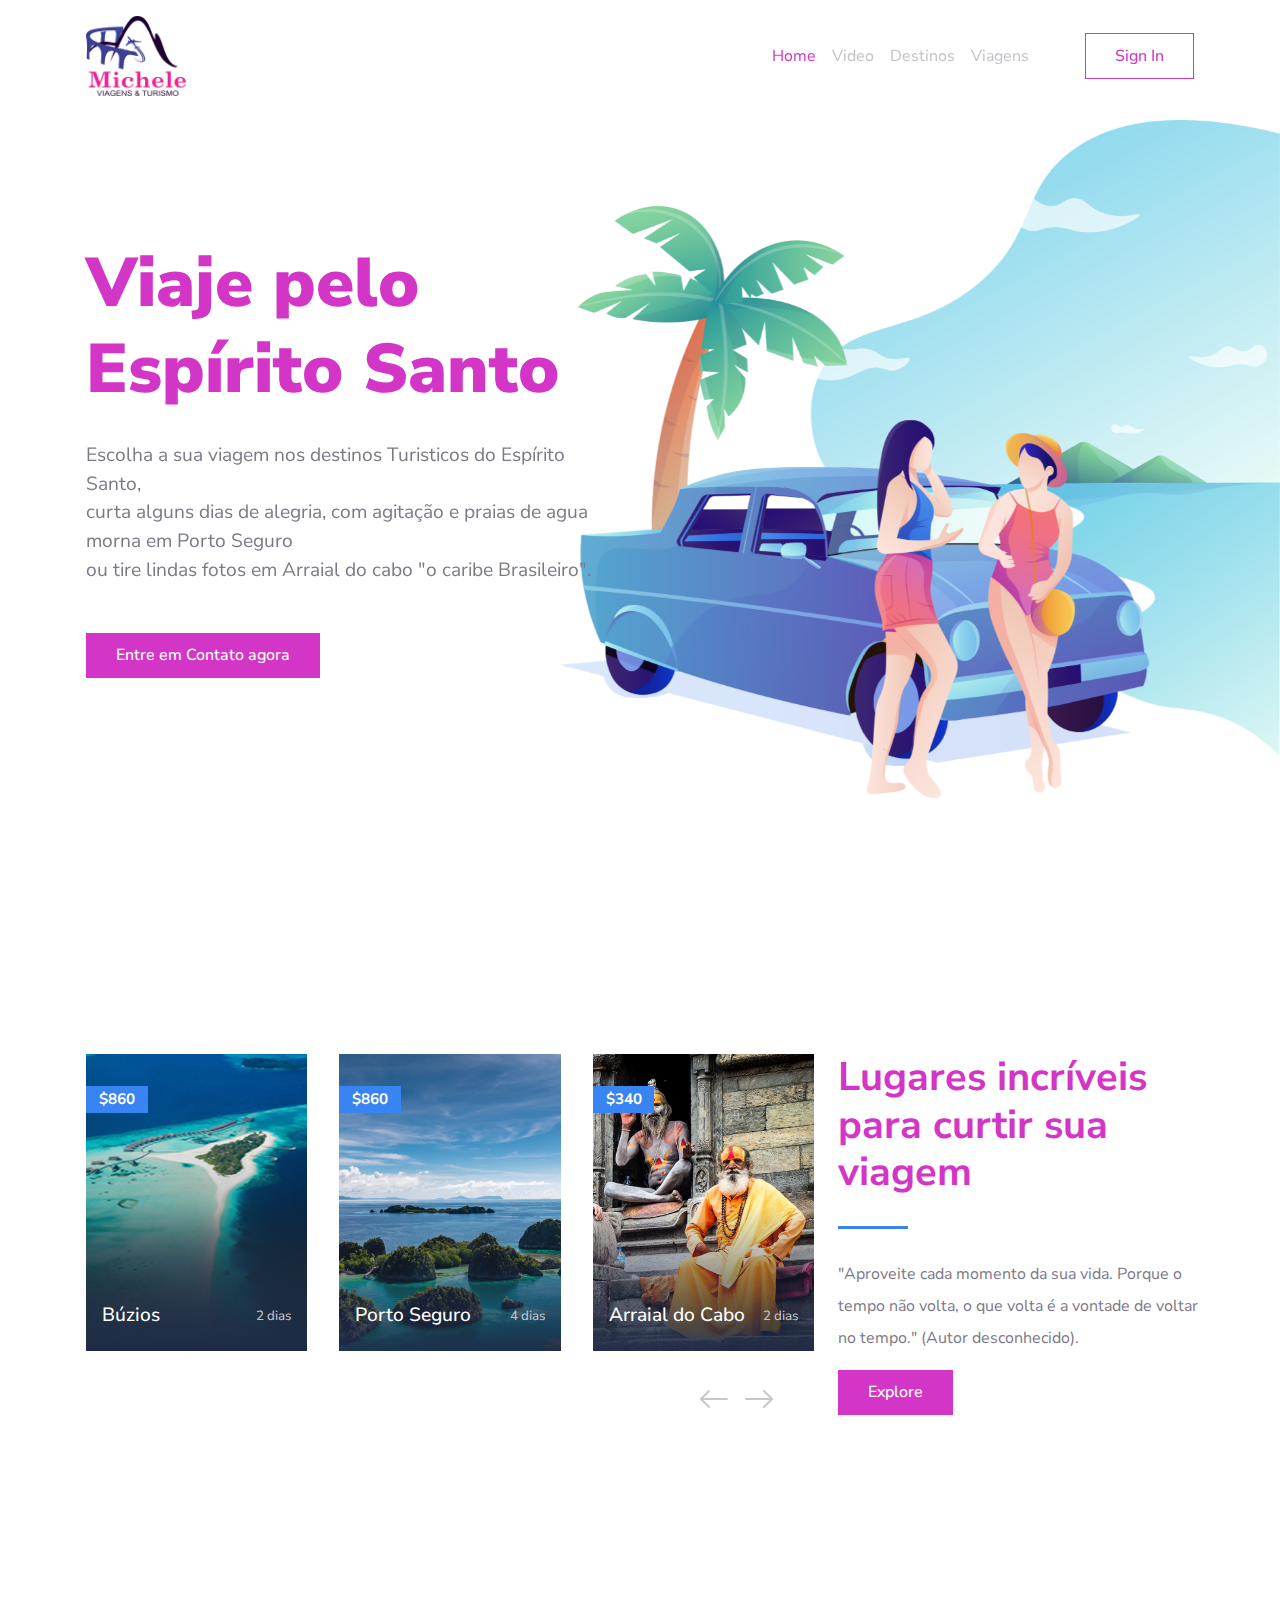
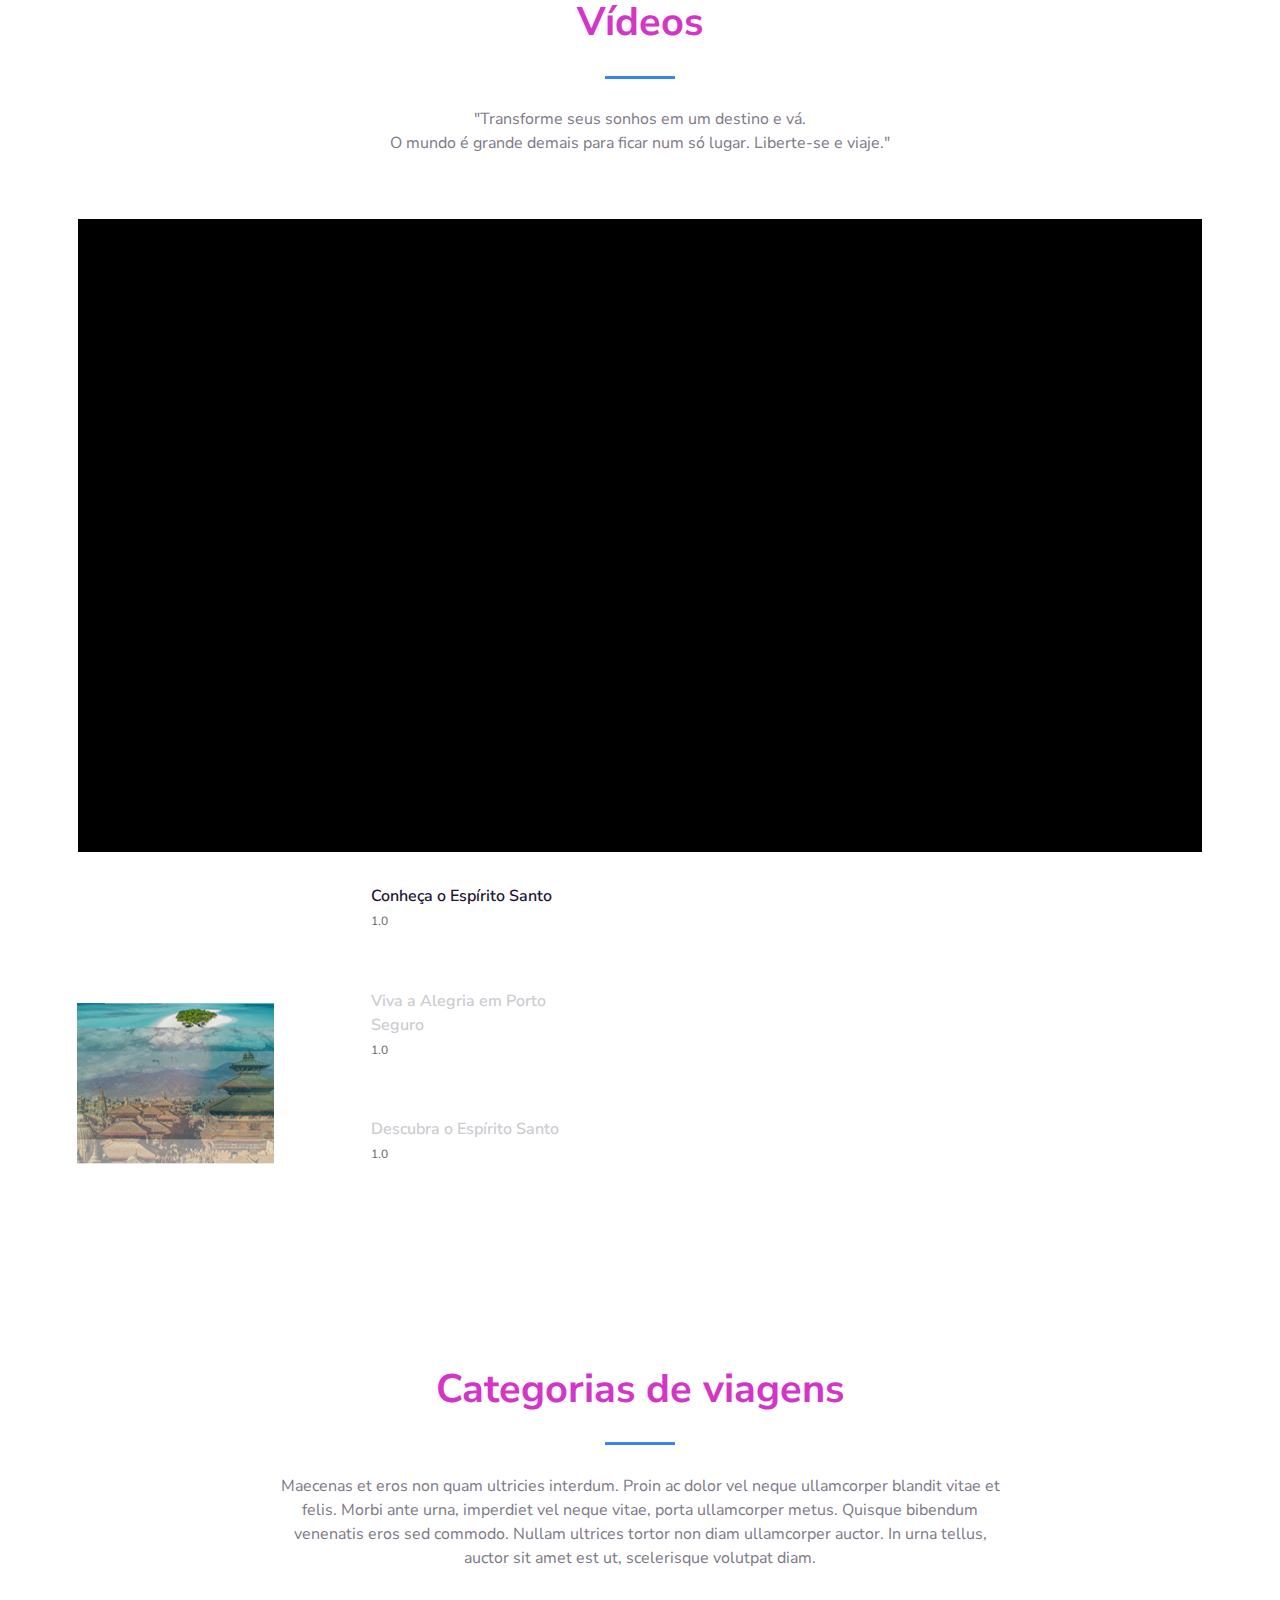
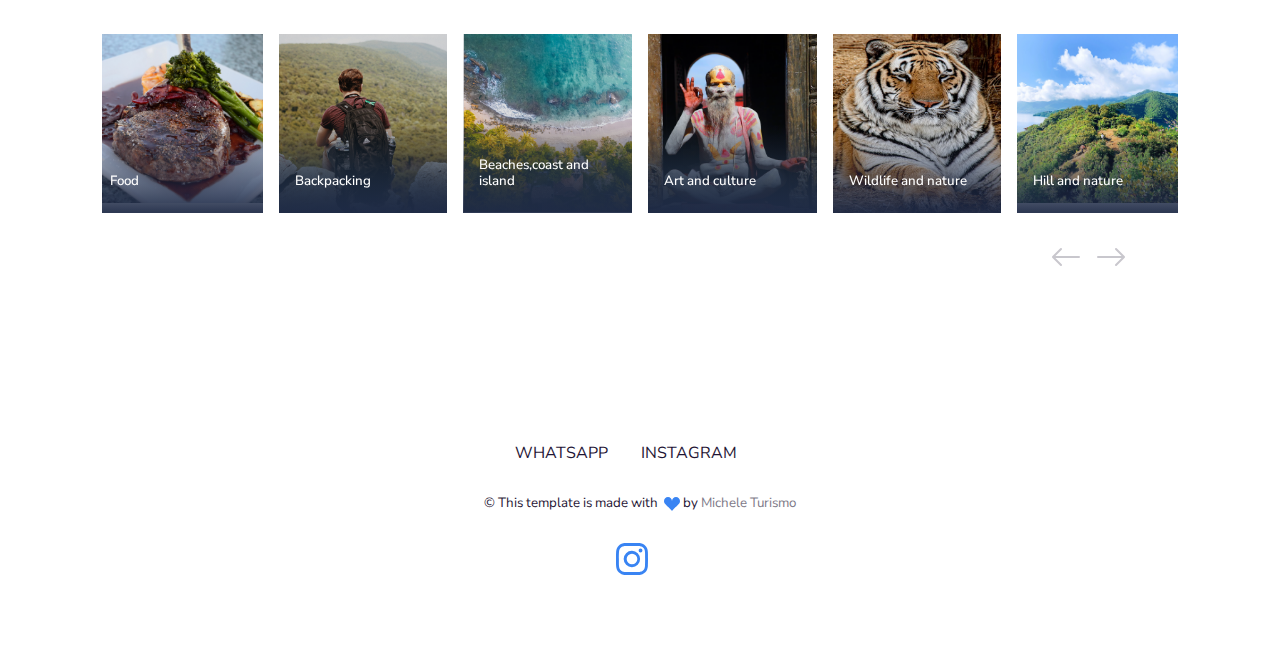
==== site/Frontend/public/index.html @ a4f605e1 "add frontend" ====
<!DOCTYPE html>
<html lang="pt-br" dir="ltr">

  <head>
    <meta charset="utf-8">
    <meta http-equiv="X-UA-Compatible" content="IE=edge">
    <meta name="viewport" content="width=device-width, initial-scale=1">

    <!--    Document Title-->
    <!-- ===============================================-->
    <title> Michele Viagens &amp; Turismo </title>


    <!-- ===============================================-->
    <!--    Favicons-->
    <!-- ===============================================-->
    <link rel="apple-touch-icon" sizes="180x180" href="assets/img/favicons/apple-touch-icon.png">
    <link rel="icon" type="image/png" sizes="32x32" href="assets/img/favicons/favicon-32x32.png">
    <link rel="icon" type="image/png" sizes="16x16" href="assets/img/favicons/favicon-16x16.png">
    <link rel="shortcut icon" type="image/x-icon" href="assets/img/favicons/favicon.ico">
    <link rel="manifest" href="assets/img/favicons/manifest.json">
    <meta name="msapplication-TileImage" content="assets/img/favicons/mstile-150x150.png">
    <meta name="theme-color" content="#ffffff">


    <!-- ===============================================-->
    <!--    Stylesheets-->
    <!-- ===============================================-->
    <link href="vendors/plyr/plyr.css" rel="stylesheet">
    <link href="assets/css/theme.css" rel="stylesheet" />

  </head>


  <body>

    <!-- ===============================================-->
    <!--    Main Content-->
    <!-- ===============================================-->
    <main class="main" id="top">
      <nav class="navbar navbar-expand-lg fixed-top py-3 backdrop" data-navbar-on-scroll="data-navbar-on-scroll">
        <div class="container"><a class="navbar-brand d-flex align-items-center fw-bold fs-2" href="#"> <img class="d-inline-block align-top img-fluid" src="assets/img/gallery/logo-icon.png" alt="Michele Viagens e Turismo" width="100" />
          <button class="navbar-toggler collapsed" type="button" data-bs-toggle="collapse" data-bs-target="#navbarSupportedContent" aria-controls="navbarSupportedContent" aria-expanded="false" aria-label="Toggle navigation"><span class="navbar-toggler-icon"></span></button>
          <div class="collapse navbar-collapse border-top border-lg-0 mt-4 mt-lg-0" id="navbarSupportedContent">
            <ul class="navbar-nav ms-auto pt-2 pt-lg-0">
              <li class="nav-item"><a class="nav-link active" aria-current="page" href="#">Home</a></li>
              <li class="nav-item"><a class="nav-link text-600" href="#featuresVideos">Video</a></li>
              <li class="nav-item"><a class="nav-link text-600" href="#places">Destinos</a></li>
              <li class="nav-item"><a class="nav-link text-600" href="#Travel">Viagens </a></li>
            </ul>
            <form class="ps-lg-5">
              <button class="btn btn-lg btn-outline-primary order-0" type="submit">Sign In</button>
            </form>
          </div>
        </div>
      </nav>
      <section class="py-0">
        <div class="bg-holder d-none d-md-block" style="background-image:url(assets/img/illustrations/hero.png);background-position:right bottom;background-size:contain;">
        </div>
        <!--/.bg-holder-->

        <div class="container position-relative">
          <div class="row align-items-center min-vh-75 my-lg-8">
            <div class="col-md-7 col-lg-6 text-center text-md-start py-8">
              <h1 class="mb-4 display-1 lh-sm">Viaje pelo<br class="d-block d-lg-none d-xl-block" />Espírito Santo</h1>
              <p class="mt-4 mb-5 fs-1 lh-base">Escolha a sua viagem nos destinos Turisticos do Espírito Santo, <br class="d-none d-lg-block" />curta alguns dias de alegria, com agitação e praias de agua morna em Porto Seguro <br class="d-none d-lg-block" />ou
                tire lindas fotos em Arraial do cabo "o caribe Brasileiro".</p><a class="btn btn-lg btn-primary hover-top" target="_blank" href="https://api.whatsapp.com/message/RMCZZAJIJ2AFC1?autoload=1&app_absent=0" role="button">Entre em Contato agora</a>
            </div>
          </div>
        </div>
      </section>


      <!-- ============================================-->
      <!-- <section> places ============================-->
      <section id="places">

        <div class="container">
          <div class="row flex-md-center">
            <div class="col-md-11 col-lg-4 py-md-3 px-4 px-md-3 px-lg-0 px-xl-2 order-lg-1">
              <h1 class="fw-bold fs-md-3 fs-xl-5">Lugares incríveis para curtir sua viagem</h1>
              <hr class="text-primary my-4 my-lg-3 my-xl-4" style="height:3px; width:70px;" />
              <p class="lh-lg">"Aproveite cada momento da sua vida. Porque o tempo não volta, o que volta  é a vontade de voltar no tempo." (Autor desconhecido).</p><a class="btn btn-lg btn-primary hover-top" href="https://www.instagram.com/micheleturismoes/" target="_blank" role="button">Explore</a>
            </div>
            <div class="col-lg-8 order-lg-0 order-1 px-4 px-md-3 py-8 py-md-3">
              <div class="carousel slide" id="carouselExampleControlsNoTouching" data-bs-touch="false" data-bs-interval="false">
                <div class="carousel-inner">
                  <div class="carousel-item active">
                    <div class="row h-100">
                      <div class="col-md-4 mb-3 mb-md-0">
                        <div class="card h-100 text-white hover-top"><img class="img-fluid h-100" src="assets/img/gallery/maldives.png" alt="" />
                          <div class="card-img-overlay ps-0 d-flex flex-column justify-content-between bg-dark-gradient">
                            <div class="pt-3"><span class="badge bg-primary">$860</span></div>
                            <div class="ps-3 d-flex justify-content-between align-items-center">
                              <h5 class="text-white">Búzios</h5>
                              <h6 class="text-600">2 dias</h6>
                            </div>
                          </div>
                        </div>
                      </div>
                      <div class="col-md-4 mb-3 mb-md-0">
                        <div class="card h-100 text-white hover-top"><img class="img-fluid h-100" src="assets/img/gallery/indonesia.png" alt="" />
                          <div class="card-img-overlay ps-0 d-flex flex-column justify-content-between bg-dark-gradient">
                            <div class="pt-3"><span class="badge bg-primary">$860</span></div>
                            <div class="ps-3 d-flex justify-content-between align-items-center">
                              <h5 class="text-white">Porto Seguro</h5>
                              <h6 class="text-600">4 dias</h6>
                            </div>
                          </div>
                        </div>
                      </div>
                      <div class="col-md-4 mb-3 mb-md-0">
                        <div class="card h-100 text-white hover-top"><img class="img-fluid h-100" src="assets/img/gallery/kathmandu.png" alt="" />
                          <div class="card-img-overlay ps-0 d-flex flex-column justify-content-between bg-dark-gradient">
                            <div class="pt-3"><span class="badge bg-primary">$340</span></div>
                            <div class="ps-3 d-flex justify-content-between align-items-center">
                              <h5 class="text-white">Arraial do Cabo</h5>
                              <h6 class="text-600">2 dias</h6>
                            </div>
                          </div>
                        </div>
                      </div>
                    </div>
                  </div>
                  <div class="carousel-item">
                    <div class="row h-100">
                      <div class="col-md-4 mb-3 mb-md-0">
                        <div class="card h-100 text-white hover-top"><img class="img-fluid h-100" src="assets/img/gallery/maldives.png" alt="" />
                          <div class="card-img-overlay ps-0 d-flex flex-column justify-content-between bg-dark-gradient">
                            <div class="pt-3"><span class="badge bg-primary">$340</span></div>
                            <div class="ps-3 d-flex justify-content-between align-items-center">
                              <h5 class="text-white">Maldives</h5>
                              <h6 class="text-600">5 days</h6>
                            </div>
                          </div>
                        </div>
                      </div>
                      <div class="col-md-4 mb-3 mb-md-0">
                        <div class="card h-100 text-white hover-top"><img class="img-fluid h-100" src="assets/img/gallery/indonesia.png" alt="" />
                          <div class="card-img-overlay ps-0 d-flex flex-column justify-content-between bg-dark-gradient">
                            <div class="pt-3"><span class="badge bg-primary">$540</span></div>
                            <div class="ps-3 d-flex justify-content-between align-items-center">
                              <h5 class="text-white">Indonesia</h5>
                              <h6 class="text-600">5 days</h6>
                            </div>
                          </div>
                        </div>
                      </div>
                      <div class="col-md-4 mb-3 mb-md-0">
                        <div class="card h-100 text-white hover-top"><img class="img-fluid h-100" src="assets/img/gallery/kathmandu.png" alt="" />
                          <div class="card-img-overlay ps-0 d-flex flex-column justify-content-between bg-dark-gradient">
                            <div class="pt-3"><span class="badge bg-primary">$640</span></div>
                            <div class="ps-3 d-flex justify-content-between align-items-center">
                              <h5 class="text-white">Kathmandu</h5>
                              <h6 class="text-600">6 days</h6>
                            </div>
                          </div>
                        </div>
                      </div>
                    </div>
                  </div>
                  <div class="carousel-item">
                    <div class="row h-100">
                      <div class="col-md-4 mb-3 mb-md-0">
                        <div class="card h-100 text-white hover-top"><img class="img-fluid h-100" src="assets/img/gallery/kathmandu.png" alt="" />
                          <div class="card-img-overlay ps-0 d-flex flex-column justify-content-between bg-dark-gradient">
                            <div class="pt-3"><span class="badge bg-primary">$540</span></div>
                            <div class="ps-3 d-flex justify-content-between align-items-center">
                              <h5 class="text-white">Kathmandu</h5>
                              <h6 class="text-600">5 days</h6>
                            </div>
                          </div>
                        </div>
                      </div>
                      <div class="col-md-4 mb-3 mb-md-0">
                        <div class="card h-100 text-white hover-top"><img class="img-fluid h-100" src="assets/img/gallery/maldives.png" alt="" />
                          <div class="card-img-overlay ps-0 d-flex flex-column justify-content-between bg-dark-gradient">
                            <div class="pt-3"><span class="badge bg-primary">$860</span></div>
                            <div class="ps-3 d-flex justify-content-between align-items-center">
                              <h5 class="text-white">Maldives</h5>
                              <h6 class="text-600">3 days</h6>
                            </div>
                          </div>
                        </div>
                      </div>
                      <div class="col-md-4 mb-3 mb-md-0">
                        <div class="card h-100 text-white hover-top"><img class="img-fluid h-100" src="assets/img/gallery/indonesia.png" alt="" />
                          <div class="card-img-overlay ps-0 d-flex flex-column justify-content-between bg-dark-gradient">
                            <div class="pt-3"><span class="badge bg-primary">$860</span></div>
                            <div class="ps-3 d-flex justify-content-between align-items-center">
                              <h5 class="text-white">Indonesia</h5>
                              <h6 class="text-600">7 days</h6>
                            </div>
                          </div>
                        </div>
                      </div>
                    </div>
                  </div>
                </div>
                <div class="position-relative mt-5"><a class="carousel-control-prev carousel-icon z-index-2" href="#carouselExampleControlsNoTouching" role="button" data-bs-slide="prev"><span class="carousel-control-prev-icon" aria-hidden="true"></span><span class="visually-hidden">Previous</span></a><a class="carousel-control-next carousel-icon z-index-2" href="#carouselExampleControlsNoTouching" role="button" data-bs-slide="next"><span class="carousel-control-next-icon" aria-hidden="true"></span><span class="visually-hidden">Next</span></a></div>
              </div>
            </div>
          </div>
        </div>
        <!-- end of .container-->

      </section>
      <!-- <section> close ============================-->
      <!-- ============================================-->




      <!-- ============================================-->
      <!-- <section> Vídeos ============================-->
      <section class="pt-5" id="featuresVideos">

        <div class="container">
          <div class="row flex-center mb-5">
            <div class="col-lg-8 text-center">
              <h1 class="fw-bold fs-md-3 fs-lg-4 fs-xl-5">Vídeos</h1>
              <hr class="mx-auto text-primary my-4" style="height:3px; width:70px;" />
              <p class="mx-auto">"Transforme seus sonhos em um destino e vá. <br>O mundo é grande demais para ficar num só lugar. Liberte-se e viaje."

              </p>
            </div>
          </div>
          <div class="row flex-center">
            <div class="col-12">
              <div class="carousel slide" id="carouselExampleIndicators" data-bs-touch="false" data-bs-interval="false">
                <div class="row align-items-center">
                  <div class="col-12 col-xxl-7 px-2">
                    <div class="carousel-inner">
                      <div class="carousel-item active h-100">
                        <div class="player" data-plyr-provider="youtube" data-plyr-embed-id="bTqVqk7FSmY">
                          <iframe src="https://www.youtube.com/watch?v=lKr_dLYUrQE" allow="accelerometer; autoplay; clipboard-write; encrypted-media; gyroscope; picture-in-picture" allowfullscreen="">ES</iframe>
                        </div>
                      </div>
                      <div class="carousel-item">
                        <div class="player" data-plyr-provider="youtube" data-plyr-embed-id="bTqVqk7FSmY">
                          <iframe src="https://www.youtube.com/watch?v=pk7qCRxt4sU&t=40s" allow="accelerometer; autoplay; clipboard-write; encrypted-media; gyroscope; picture-in-picture" allowfullscreen="">Porto Seguro</iframe>
                        </div>
                      </div>
                      <div class="carousel-item">
                        <div class="player" data-plyr-provider="youtube" data-plyr-embed-id="bTqVqk7FSmY">
                          <iframe src="https://www.youtube.com/watch?v=2pt01GkMaNo" allow="accelerometer; autoplay; clipboard-write; encrypted-media; gyroscope; picture-in-picture" allowfullscreen="">Descubra o ES</iframe>
                        </div>
                      </div>                     
                    </div>
                  </div>
                  <div class="col-6 col-md-3 col-xxl-2 pt-3 pt-md-0">
                    <div class="carousel-indicators">
                      <div class="row h-100 w-100">
                        <div class="col-12 px-1">
                          <button class="active" type="button" data-bs-target="#carouselExampleIndicators" data-bs-slide-to="0" aria-current="true" aria-label="Slide 1"><img class="d-block" src="assets/img/gallery/maldives-v.png" alt="..." /></button>
                        </div>
                        <div class="col-12 px-1">
                          <button type="button" data-bs-target="#carouselExampleIndicators" data-bs-slide-to="1" aria-label="Slide 2"><img class="d-block" src="assets/img/gallery/tanzania.png" alt="..." /></button>
                        </div>
                        <div class="col-12 px-1">
                          <button type="button" data-bs-target="#carouselExampleIndicators" data-bs-slide-to="2" aria-label="Slide 3"><img class="d-block" src="assets/img/gallery/kathmandu-v.png" alt="..." /></button>
                        </div>              
                      </div>
                    </div>
                  </div>
                  <div class="col-6 col-lg-3 px-xxl-0">
                    <div class="row">
                      <div class="col-12 col-md-11 col-lg-12 col-xl-10 col-xxl-7 px-xxl-0 ps-lg-0 ps-md-4">
                        <div class="card h-100 py-md-2 active" style="min-height:113px">
                          <div class="card-body d-flex flex-column justify-content-center">
                            <p class="mb-0 fw-semi-bold text-dark"> Conheça o Espírito Santo</p>
                            <p class="card-text"><small class="text-800">1.0</small></p>
                          </div>
                        </div>
                      </div>
                      <div class="col-12 col-md-11 col-lg-12 col-xl-10 col-xxl-7 px-xxl-0 ps-lg-0 ps-md-4">
                        <div class="card h-100 py-md-2" style="min-height:113px">
                          <div class="card-body d-flex flex-column justify-content-center">
                            <p class="mb-0 fw-semi-bold text-500">Viva a Alegria em Porto Seguro</p>
                            <p class="card-text"><small class="text-800">1.0</small></p>
                          </div>
                        </div>
                      </div>
                      <div class="col-12 col-md-11 col-lg-12 col-xl-10 col-xxl-7 px-xxl-0 ps-lg-0 ps-md-4">
                        <div class="card h-100 py-md-2" style="min-height:113px">
                          <div class="card-body d-flex flex-column justify-content-center">
                            <p class="mb-0 fw-semi-bold text-500"> Descubra o Espírito Santo</p>
                            <p class="card-text"><small class="text-800">1.0</small></p>
                          </div>
                        </div>
                      </div>
                    </div>
                  </div>
                </div>
              </div>
            </div>
          </div>
        </div>
        <!-- end of .container-->

      </section>
      <!-- <section> close ============================-->
      <!-- ============================================-->




      <!-- ============================================-->
      <!-- <section>  Travel categories ============================-->
      <section id="Travel" class="pt-5">

        <div class="container">
          <div class="row flex-center mb-5">
            <div class="col-lg-8 text-center">
              <h1 class="fw-bold fs-md-3 fs-lg-4 fs-xl-5">Categorias de viagens</h1>
              <hr class="mx-auto text-primary my-4" style="height:3px; width:70px;" />
              <p class="mx-auto">Maecenas et eros non quam ultricies interdum. Proin ac dolor vel neque ullamcorper blandit vitae et felis. Morbi ante urna, imperdiet vel neque vitae, porta ullamcorper metus. Quisque bibendum venenatis eros sed commodo. Nullam ultrices tortor non diam ullamcorper auctor. In urna tellus, auctor sit amet est ut, scelerisque volutpat diam.</p>
            </div>
          </div>
          <div class="row h-100 flex-center">
            <div class="row flex-lg-center">
              <div class="col-md-12">
                <div class="carousel slide" id="carouselCategory" data-bs-touch="false" data-bs-interval="false">
                  <div class="carousel-inner">
                    <div class="carousel-item active" data-bs-interval="10000">
                      <div class="row h-100">
                        <div class="col-6 col-sm-4 col-xl-2 mb-3 hover-top px-2">
                          <div class="card h-100 w-100 text-white"><a class="stretched-link" href="!#"><img class="img-fluid" src="assets/img/gallery/food.png" alt="" /></a>
                            <div class="card-img-overlay d-flex align-items-end bg-dark-gradient">
                              <h5 class="text-white fs--1">Food</h5>
                            </div>
                          </div>
                        </div>
                        <div class="col-6 col-sm-4 col-xl-2 mb-3 hover-top px-2">
                          <div class="card h-100 w-100 text-white"><a class="stretched-link" href="!#"><img class="img-fluid" src="assets/img/gallery/backpacking.png" alt="" /></a>
                            <div class="card-img-overlay d-flex align-items-end bg-dark-gradient">
                              <h5 class="text-white fs--1">Backpacking</h5>
                            </div>
                          </div>
                        </div>
                        <div class="col-6 col-sm-4 col-xl-2 mb-3 hover-top px-2">
                          <div class="card h-100 w-100 text-white"><a class="stretched-link" href="!#"><img class="img-fluid" src="assets/img/gallery/beaches.png" alt="" /></a>
                            <div class="card-img-overlay d-flex align-items-end bg-dark-gradient">
                              <h5 class="text-white fs--1">Beaches,coast and island</h5>
                            </div>
                          </div>
                        </div>
                        <div class="col-6 col-sm-4 col-xl-2 mb-3 hover-top px-2">
                          <div class="card h-100 w-100 text-white"><a class="stretched-link" href="!#"><img class="img-fluid" src="assets/img/gallery/art-culture.png" alt="" /></a>
                            <div class="card-img-overlay d-flex align-items-end bg-dark-gradient">
                              <h5 class="text-white fs--1">Art and culture</h5>
                            </div>
                          </div>
                        </div>
                        <div class="col-6 col-sm-4 col-xl-2 mb-3 hover-top px-2">
                          <div class="card h-100 w-100 text-white"><a class="stretched-link" href="!#"><img class="img-fluid" src="assets/img/gallery/wild.png" alt="" /></a>
                            <div class="card-img-overlay d-flex align-items-end bg-dark-gradient">
                              <h5 class="text-white fs--1">Wildlife and nature</h5>
                            </div>
                          </div>
                        </div>
                        <div class="col-6 col-sm-4 col-xl-2 mb-3 hover-top px-2">
                          <div class="card h-100 w-100 text-white"><a class="stretched-link" href="!#"><img class="img-fluid" src="assets/img/gallery/hill.jpg" alt="" /></a>
                            <div class="card-img-overlay d-flex align-items-end bg-dark-gradient">
                              <h5 class="text-white fs--1">Hill and nature</h5>
                            </div>
                          </div>
                        </div>
                      </div>
                    </div>
                    <div class="carousel-item" data-bs-interval="2000">
                      <div class="row h-100">
                        <div class="col-6 col-sm-4 col-xl-2 mb-3 hover-top px-2">
                          <div class="card h-100 w-100 text-white"><a class="stretched-link" href="!#"><img class="img-fluid" src="assets/img/gallery/food.png" alt="" /></a>
                            <div class="card-img-overlay d-flex align-items-end bg-dark-gradient">
                              <h5 class="text-white fs--1">Food</h5>
                            </div>
                          </div>
                        </div>
                        <div class="col-6 col-sm-4 col-xl-2 mb-3 hover-top px-2">
                          <div class="card h-100 w-100 text-white"><a class="stretched-link" href="!#"><img class="img-fluid" src="assets/img/gallery/backpacking.png" alt="" /></a>
                            <div class="card-img-overlay d-flex align-items-end bg-dark-gradient">
                              <h5 class="text-white fs--1">Backpacking</h5>
                            </div>
                          </div>
                        </div>
                        <div class="col-6 col-sm-4 col-xl-2 mb-3 hover-top px-2">
                          <div class="card h-100 w-100 text-white"><a class="stretched-link" href="!#"><img class="img-fluid" src="assets/img/gallery/beaches.png" alt="" /></a>
                            <div class="card-img-overlay d-flex align-items-end bg-dark-gradient">
                              <h5 class="text-white fs--1">Beaches,coast and island</h5>
                            </div>
                          </div>
                        </div>
                        <div class="col-6 col-sm-4 col-xl-2 mb-3 hover-top px-2">
                          <div class="card h-100 w-100 text-white"><a class="stretched-link" href="!#"><img class="img-fluid" src="assets/img/gallery/art-culture.png" alt="" /></a>
                            <div class="card-img-overlay d-flex align-items-end bg-dark-gradient">
                              <h5 class="text-white fs--1">Art and culture</h5>
                            </div>
                          </div>
                        </div>
                        <div class="col-6 col-sm-4 col-xl-2 mb-3 hover-top px-2">
                          <div class="card h-100 w-100 text-white"><a class="stretched-link" href="!#"><img class="img-fluid" src="assets/img/gallery/wild.png" alt="" /></a>
                            <div class="card-img-overlay d-flex align-items-end bg-dark-gradient">
                              <h5 class="text-white fs--1">Wildlife and nature</h5>
                            </div>
                          </div>
                        </div>
                        <div class="col-6 col-sm-4 col-xl-2 mb-3 hover-top px-2">
                          <div class="card h-100 w-100 text-white"><a class="stretched-link" href="!#"><img class="img-fluid" src="assets/img/gallery/hill.jpg" alt="" /></a>
                            <div class="card-img-overlay d-flex align-items-end bg-dark-gradient">
                              <h5 class="text-white fs--1">Hill and nature</h5>
                            </div>
                          </div>
                        </div>
                      </div>
                    </div>
                    <div class="carousel-item">
                      <div class="row h-100 offset-lg-2">
                        <div class="col-6 col-sm-4 col-xl-2 mb-3 hover-top px-2">
                          <div class="card h-100 w-100 text-white"><a class="stretched-link" href="!#"><img class="img-fluid" src="assets/img/gallery/food.png" alt="" /></a>
                            <div class="card-img-overlay d-flex align-items-end bg-dark-gradient">
                              <h5 class="text-white fs--1">Food</h5>
                            </div>
                          </div>
                        </div>
                        <div class="col-6 col-sm-4 col-xl-2 mb-3 hover-top px-2">
                          <div class="card h-100 w-100 text-white"><a class="stretched-link" href="!#"><img class="img-fluid" src="assets/img/gallery/backpacking.png" alt="" /></a>
                            <div class="card-img-overlay d-flex align-items-end bg-dark-gradient">
                              <h5 class="text-white fs--1">Backpacking</h5>
                            </div>
                          </div>
                        </div>
                        <div class="col-6 col-sm-4 col-xl-2 mb-3 hover-top px-2">
                          <div class="card h-100 w-100 text-white"><a class="stretched-link" href="!#"><img class="img-fluid" src="assets/img/gallery/beaches.png" alt="" /></a>
                            <div class="card-img-overlay d-flex align-items-end bg-dark-gradient">
                              <h5 class="text-white fs--1">Beaches,coast and island</h5>
                            </div>
                          </div>
                        </div>
                        <div class="col-6 col-sm-4 col-xl-2 mb-3 hover-top px-2">
                          <div class="card h-100 w-100 text-white"><a class="stretched-link" href="!#"><img class="img-fluid" src="assets/img/gallery/art-culture.png" alt="" /></a>
                            <div class="card-img-overlay d-flex align-items-end bg-dark-gradient">
                              <h5 class="text-white fs--1">Art and culture</h5>
                            </div>
                          </div>
                        </div>
                        <div class="col-6 col-sm-4 col-xl-2 mb-3 hover-top px-2">
                          <div class="card h-100 w-100 text-white"><a class="stretched-link" href="!#"><img class="img-fluid" src="assets/img/gallery/wild.png" alt="" /></a>
                            <div class="card-img-overlay d-flex align-items-end bg-dark-gradient">
                              <h5 class="text-white fs--1">Wildlife and nature</h5>
                            </div>
                          </div>
                        </div>
                      </div>
                    </div>
                  </div>
                  <div class="row mt-4">
                    <div class="col-12 position-relative"><a class="carousel-control-prev carousel-icon z-index-2" href="#carouselCategory" role="button" data-bs-slide="prev"><span class="carousel-control-prev-icon" aria-hidden="true"></span><span class="visually-hidden">Previous</span></a><a class="carousel-control-next carousel-icon z-index-2" href="#carouselCategory" role="button" data-bs-slide="next"><span class="carousel-control-next-icon" aria-hidden="true"></span><span class="visually-hidden">Next</span></a></div>
                  </div>
                </div>
              </div>
            </div>
          </div>
        </div>
        <!-- end of .container-->

      </section>
      <!-- <section> close ============================-->
      <!-- ============================================-->


      <!-- <section> Experiências de Viajantes
      <section class="pt-5">

        <div class="container">
          <div class="row flex-center mb-5">
            <div class="col-lg-8 text-center">
              <h1 class="fw-bold fs-md-3 fs-lg-4 fs-xl-5">Traveller's Experiences</h1>
              <hr class="mx-auto text-primary my-4" style="height:3px; width:70px;" />
            </div>
            <div class="carousel slide" id="carouselExampleDark" data-bs-ride="carousel">
              <div class="carousel-inner">
                <div class="carousel-item active" data-bs-interval="10000">
                  <div class="row h-100 flex-center">
                    <div class="col-12 col-lg-7 mb-3 mb-md-0">
                      <div class="card h-100">
                        <div class="card-body d-flex flex-center flex-column">
                          <p class="text-center card-text mb-5">“Curabitur posuere ullamcorper pulvinar. Donec dignissim bibendum leo, at faucibus enim aliquam eu. Nullam quis pulvinar diam, ac elementum urna. Integer id vehicula tortor, nec pulvinar libero. Ut elit elit, fringilla a nisi ut, dapibus eleifend quam.” </p>
                          <div class="d-flex justify-content-between align-items-center">
                            <div class="d-flex align-items-center"><img class="img-fluid" src="assets/img/gallery/user-2.png" alt="" /></div>
                          </div>
                          <div class="mt-3 text-center">
                            <h6 class="text-1000 fw-bold">Donquixote Law</h6>
                            <p class="fs--1 fw-normal mb-0">Traveller</p>
                          </div>
                        </div>
                      </div>
                    </div>
                  </div>
                </div>
                <div class="carousel-item" data-bs-interval="2000">
                  <div class="row h-100 flex-center">
                    <div class="col-12 col-lg-7 mb-3 mb-md-0">
                      <div class="card h-100">
                        <div class="card-body d-flex flex-center flex-column">
                          <p class="text-center card-text mb-5">“Curabitur posuere ullamcorper pulvinar. Donec dignissim bibendum leo, at faucibus enim aliquam eu. Nullam quis pulvinar diam, ac elementum urna. Integer id vehicula tortor, nec pulvinar libero. Ut elit elit, fringilla a nisi ut, dapibus eleifend quam.” </p>
                          <div class="d-flex justify-content-between align-items-center">
                            <div class="d-flex align-items-center"><img class="img-fluid" src="assets/img/gallery/user-1.png" alt="" /></div>
                          </div>
                          <div class="mt-3 text-center">
                            <h6 class="text-1000 fw-bold">Viezh Robert</h6>
                            <p class="fs--1 fw-normal mb-0">Traveller</p>
                          </div>
                        </div>
                      </div>
                    </div>
                  </div>
                </div>
                <div class="carousel-item" data-bs-interval="3000">
                  <div class="row h-100 flex-center">
                    <div class="col-12 col-lg-7 mb-3 mb-md-0">
                      <div class="card h-100">
                        <div class="card-body d-flex flex-center flex-column">
                          <p class="text-center card-text mb-5">“Curabitur posuere ullamcorper pulvinar. Donec dignissim bibendum leo, at faucibus enim aliquam eu. Nullam quis pulvinar diam, ac elementum urna. Integer id vehicula tortor, nec pulvinar libero. Ut elit elit, fringilla a nisi ut, dapibus eleifend quam.” </p>
                          <div class="d-flex justify-content-between align-items-center">
                            <div class="d-flex align-items-center"><img class="img-fluid" src="assets/img/gallery/user-2.png" alt="" /></div>
                          </div>
                          <div class="mt-3 text-center">
                            <h6 class="text-1000 fw-bold">Donquixote Law</h6>
                            <p class="fs--1 fw-normal mb-0">Traveller</p>
                          </div>
                        </div>
                      </div>
                    </div>
                  </div>
                </div>
                <div class="carousel-item">
                  <div class="row h-100 flex-center">
                    <div class="col-12 col-lg-7 mb-3 mb-md-0">
                      <div class="card h-100">
                        <div class="card-body d-flex flex-center flex-column">
                          <p class="text-center card-text mb-5">“Curabitur posuere ullamcorper pulvinar. Donec dignissim bibendum leo, at faucibus enim aliquam eu. Nullam quis pulvinar diam, ac elementum urna. Integer id vehicula tortor, nec pulvinar libero. Ut elit elit, fringilla a nisi ut, dapibus eleifend quam.” </p>
                          <div class="d-flex justify-content-between align-items-center">
                            <div class="d-flex align-items-center"><img class="img-fluid" src="assets/img/gallery/user-1.png" alt="" /></div>
                          </div>
                          <div class="mt-3 text-center">
                            <h6 class="text-1000 fw-bold">Viezh Robert</h6>
                            <p class="fs--1 fw-normal mb-0">Traveller</p>
                          </div>
                        </div>
                      </div>
                    </div>
                  </div>
                </div>
              </div>
              <div class="row px-3 px-md-0">
                <div class="col-12 position-relative d-flex flex-center">
                  <ol class="carousel-indicators">
                    <li class="active" data-bs-target="#carouselExampleDark" data-bs-slide-to="0"></li>
                    <li data-bs-target="#carouselExampleDark" data-bs-slide-to="1"></li>
                    <li data-bs-target="#carouselExampleDark" data-bs-slide-to="2"></li>
                    <li data-bs-target="#carouselExampleDark" data-bs-slide-to="3"></li>
                  </ol>
                </div>
              </div>
            </div>
          </div>
        </div>

      </section>
      
     ===========================-->



     <!-- section Agendamento

      <section id="booking">
        <div class="bg-holder" style="background-image:url(assets/img//gallery/booking.png);background-position:center;background-size:cover;">
        </div>
        

        <div class="container">
          <div class="row">
            <div class="col-12 py-8 text-white">
              <div class="d-flex flex-column flex-center">
                <h2 class="text-white fs-2 fs-md-3">WE WILL SEE YOU</h2>
                <h1 class="text-white fs-2 fs-sm-4 fs-lg-7 fw-bold">Enjoy 30% Off On First Trip</h1>
              </div>
              <form class="row gy-2 gx-md-2 gx-lg-4 flex-center my-6">
                <div class="col-6 col-md-3">
                  <label class="visually-hidden" for="inlineFormSelectPref">Destinations</label>
                  <select class="form-select" id="inlineFormSelectPref">
                    <option selected="">Destinations</option>
                    <option value="1">One</option>
                    <option value="2">Two</option>
                    <option value="3">Three</option>
                  </select>
                </div>
                <div class="col-6 col-md-3">
                  <label class="visually-hidden" for="autoSizingSelect">Package</label>
                  <select class="form-select" id="autoSizingSelect">
                    <option selected="">Package</option>
                    <option value="1">One</option>
                    <option value="2">Two</option>
                    <option value="3">Three</option>
                  </select>
                </div>
                <div class="col-6 col-md-3">
                  <label class="visually-hidden" for="date">Date</label>
                  <div class="input-group">
                    <input class="form-control" id="date" type="date" />
                  </div>
                </div>
                <div class="col-6 col-md-auto">
                  <button class="btn btn-lg btn-primary" type="submit">Book Now</button>
                </div>
              </form>
            </div>
          </div>
        </div>
      </section>


      ======================-->


      <!-- <section> MENU DE RODAPÉ  ============================-->
      <section class="py-6">

        <div class="container">
          <div class="row flex-center">
            <div class="col-auto mb-4">
              <ul class="list-unstyled list-inline mb-0">
                <!-- MENU DE RODAPÉ  

                <li class="list-inline-item me3 me-sm-4"><a class="text-dark text-decoration-none" href="#!">Home</a></li>
                <li class="list-inline-item><a class="text-dark text-decoration-none" href="#!">Destinations</a></li>
                <li class="list-inline-item me3 me-sm-4"><a class="text-dark text-decoration-none" href="#!">Booking</a></li>               
                <li class="list-inline-item me3 me-sm-4"><a class="text-dark text-decoration-none" href="#!">Privacy Policy</a></li>
                -->

                <li class="list-inline-item me3 me-sm-4"><a class="text-dark text-decoration-none" target="_blank" href="https://api.whatsapp.com/message/RMCZZAJIJ2AFC1?autoload=1&app_absent=0">WHATSAPP</a></li>
                <li class="list-inline-item me3 me-sm-4"><a class="text-dark text-decoration-none" target="_blank" href="https://www.instagram.com/micheleturismoes/">INSTAGRAM</a></li>

              </ul>
            </div>
          </div>
          <div class="row flex-center">
            <div class="col-auto mb-4">
              <p class="mb-0 fs--1 text-dark">&copy; This template is made with&nbsp;
                <svg class="bi bi-suit-heart-fill" xmlns="http://www.w3.org/2000/svg" width="16" height="16" fill="#3984F3" viewBox="0 0 16 16">
                  <path d="M4 1c2.21 0 4 1.755 4 3.92C8 2.755 9.79 1 12 1s4 1.755 4 3.92c0 3.263-3.234 4.414-7.608 9.608a.513.513 0 0 1-.784 0C3.234 9.334 0 8.183 0 4.92 0 2.755 1.79 1 4 1z"></path>
                </svg>&nbsp;by&nbsp;<a class="text-700" href="https://www.instagram.com/micheleturismoes/" target="_blank">Michele Turismo </a>
              </p>
            </div>
          </div>
          <div class="row flex-center">
            <div class="col-auto">
              <ul class="list-unstyled list-inline">
                <!-- MÍDIAS SOCIAIS
                <li class="list-inline-item me-3"><a class="text-decoration-none" href="#!">
                    <svg class="bi bi-youtube" xmlns="http://www.w3.org/2000/svg" width="32" height="32" fill="currentColor" viewBox="0 0 16 16">
                      <path d="M8.051 1.999h.089c.822.003 4.987.033 6.11.335a2.01 2.01 0 0 1 1.415 1.42c.101.38.172.883.22 1.402l.01.104.022.26.008.104c.065.914.073 1.77.074 1.957v.075c-.001.194-.01 1.108-.082 2.06l-.008.105-.009.104c-.05.572-.124 1.14-.235 1.558a2.007 2.007 0 0 1-1.415 1.42c-1.16.312-5.569.334-6.18.335h-.142c-.309 0-1.587-.006-2.927-.052l-.17-.006-.087-.004-.171-.007-.171-.007c-1.11-.049-2.167-.128-2.654-.26a2.007 2.007 0 0 1-1.415-1.419c-.111-.417-.185-.986-.235-1.558L.09 9.82l-.008-.104A31.4 31.4 0 0 1 0 7.68v-.122C.002 7.343.01 6.6.064 5.78l.007-.103.003-.052.008-.104.022-.26.01-.104c.048-.519.119-1.023.22-1.402a2.007 2.007 0 0 1 1.415-1.42c.487-.13 1.544-.21 2.654-.26l.17-.007.172-.006.086-.003.171-.007A99.788 99.788 0 0 1 7.858 2h.193zM6.4 5.209v4.818l4.157-2.408L6.4 5.209z"></path>
                    </svg></a></li>
                <li class="list-inline-item me-3"><a class="text-decoration-none" href="#!">
                    <svg class="bi bi-facebook" xmlns="http://www.w3.org/2000/svg" width="32" height="32" fill="#3984F3" viewBox="0 0 16 16">
                      <path d="M16 8.049c0-4.446-3.582-8.05-8-8.05C3.58 0-.002 3.603-.002 8.05c0 4.017 2.926 7.347 6.75 7.951v-5.625h-2.03V8.05H6.75V6.275c0-2.017 1.195-3.131 3.022-3.131.876 0 1.791.157 1.791.157v1.98h-1.009c-.993 0-1.303.621-1.303 1.258v1.51h2.218l-.354 2.326H9.25V16c3.824-.604 6.75-3.934 6.75-7.951z"></path>
                    </svg></a></li>
                <li class="list-inline-item me-3"><a href="#!">
                    <svg class="bi bi-twitter" xmlns="http://www.w3.org/2000/svg" width="32" height="32" fill="#3984F3" viewBox="0 0 16 16">
                      <path d="M5.026 15c6.038 0 9.341-5.003 9.341-9.334 0-.14 0-.282-.006-.422A6.685 6.685 0 0 0 16 3.542a6.658 6.658 0 0 1-1.889.518 3.301 3.301 0 0 0 1.447-1.817 6.533 6.533 0 0 1-2.087.793A3.286 3.286 0 0 0 7.875 6.03a9.325 9.325 0 0 1-6.767-3.429 3.289 3.289 0 0 0 1.018 4.382A3.323 3.323 0 0 1 .64 6.575v.045a3.288 3.288 0 0 0 2.632 3.218 3.203 3.203 0 0 1-.865.115 3.23 3.23 0 0 1-.614-.057 3.283 3.283 0 0 0 3.067 2.277A6.588 6.588 0 0 1 .78 13.58a6.32 6.32 0 0 1-.78-.045A9.344 9.344 0 0 0 5.026 15z"></path>
                    </svg></a></li>

                    -->

                <li class="list-inline-item me-3"><a href="https://www.instagram.com/micheleturismoes/">
                    <svg class="bi bi-instagram" xmlns="http://www.w3.org/2000/svg" width="32" height="32" fill="#3984F3" viewBox="0 0 16 16">
                      <path d="M8 0C5.829 0 5.556.01 4.703.048 3.85.088 3.269.222 2.76.42a3.917 3.917 0 0 0-1.417.923A3.927 3.927 0 0 0 .42 2.76C.222 3.268.087 3.85.048 4.7.01 5.555 0 5.827 0 8.001c0 2.172.01 2.444.048 3.297.04.852.174 1.433.372 1.942.205.526.478.972.923 1.417.444.445.89.719 1.416.923.51.198 1.09.333 1.942.372C5.555 15.99 5.827 16 8 16s2.444-.01 3.298-.048c.851-.04 1.434-.174 1.943-.372a3.916 3.916 0 0 0 1.416-.923c.445-.445.718-.891.923-1.417.197-.509.332-1.09.372-1.942C15.99 10.445 16 10.173 16 8s-.01-2.445-.048-3.299c-.04-.851-.175-1.433-.372-1.941a3.926 3.926 0 0 0-.923-1.417A3.911 3.911 0 0 0 13.24.42c-.51-.198-1.092-.333-1.943-.372C10.443.01 10.172 0 7.998 0h.003zm-.717 1.442h.718c2.136 0 2.389.007 3.232.046.78.035 1.204.166 1.486.275.373.145.64.319.92.599.28.28.453.546.598.92.11.281.24.705.275 1.485.039.843.047 1.096.047 3.231s-.008 2.389-.047 3.232c-.035.78-.166 1.203-.275 1.485a2.47 2.47 0 0 1-.599.919c-.28.28-.546.453-.92.598-.28.11-.704.24-1.485.276-.843.038-1.096.047-3.232.047s-2.39-.009-3.233-.047c-.78-.036-1.203-.166-1.485-.276a2.478 2.478 0 0 1-.92-.598 2.48 2.48 0 0 1-.6-.92c-.109-.281-.24-.705-.275-1.485-.038-.843-.046-1.096-.046-3.233 0-2.136.008-2.388.046-3.231.036-.78.166-1.204.276-1.486.145-.373.319-.64.599-.92.28-.28.546-.453.92-.598.282-.11.705-.24 1.485-.276.738-.034 1.024-.044 2.515-.045v.002zm4.988 1.328a.96.96 0 1 0 0 1.92.96.96 0 0 0 0-1.92zm-4.27 1.122a4.109 4.109 0 1 0 0 8.217 4.109 4.109 0 0 0 0-8.217zm0 1.441a2.667 2.667 0 1 1 0 5.334 2.667 2.667 0 0 1 0-5.334z"> </path>
                    </svg></a></li>
              </ul>
            </div>
          </div>
        </div>
        <!-- end of .container-->

      </section>
      <!-- <section> close ============================-->
      <!-- ============================================-->


    </main>
    <!-- ===============================================-->
    <!--    End of Main Content-->
    <!-- ===============================================-->




    <!-- ===============================================-->
    <!--    JavaScripts-->
    <!-- ===============================================-->
    <script src="vendors/@popperjs/popper.min.js"></script>
    <script src="vendors/bootstrap/bootstrap.min.js"></script>
    <script src="vendors/is/is.min.js"></script>
    <script src="vendors/plyr/plyr.polyfilled.min.js"></script>
    <script src="https://polyfill.io/v3/polyfill.min.js?features=window.scroll"></script>
    <script src="assets/js/theme.js"></script>

    <link href="https://fonts.googleapis.com/css2?family=Nunito+Sans:wght@200;300;400;600;700;800;900&amp;display=swap" rel="stylesheet">
  </body>

</html>
---- site/Frontend/public/vendors/plyr/plyr.css ----
@keyframes plyr-progress{to{background-position:25px 0;background-position:var(--plyr-progress-loading-size,25px) 0}}@keyframes plyr-popup{0%{opacity:.5;transform:translateY(10px)}to{opacity:1;transform:translateY(0)}}@keyframes plyr-fade-in{from{opacity:0}to{opacity:1}}.plyr{-moz-osx-font-smoothing:grayscale;-webkit-font-smoothing:antialiased;align-items:center;direction:ltr;display:flex;flex-direction:column;font-family:inherit;font-family:var(--plyr-font-family,inherit);font-variant-numeric:tabular-nums;font-weight:400;font-weight:var(--plyr-font-weight-regular,400);line-height:1.7;line-height:var(--plyr-line-height,1.7);max-width:100%;min-width:200px;position:relative;text-shadow:none;transition:box-shadow .3s ease;z-index:0}.plyr audio,.plyr iframe,.plyr video{display:block;height:100%;width:100%}.plyr button{font:inherit;line-height:inherit;width:auto}.plyr:focus{outline:0}.plyr--full-ui{box-sizing:border-box}.plyr--full-ui *,.plyr--full-ui ::after,.plyr--full-ui ::before{box-sizing:inherit}.plyr--full-ui a,.plyr--full-ui button,.plyr--full-ui input,.plyr--full-ui label{touch-action:manipulation}.plyr__badge{background:#4a5464;background:var(--plyr-badge-background,#4a5464);border-radius:2px;border-radius:var(--plyr-badge-border-radius,2px);color:#fff;color:var(--plyr-badge-text-color,#fff);font-size:9px;font-size:var(--plyr-font-size-badge,9px);line-height:1;padding:3px 4px}.plyr--full-ui ::-webkit-media-text-track-container{display:none}.plyr__captions{animation:plyr-fade-in .3s ease;bottom:0;display:none;font-size:13px;font-size:var(--plyr-font-size-small,13px);left:0;padding:10px;padding:var(--plyr-control-spacing,10px);position:absolute;text-align:center;transition:transform .4s ease-in-out;width:100%}.plyr__captions span:empty{display:none}@media (min-width:480px){.plyr__captions{font-size:15px;font-size:var(--plyr-font-size-base,15px);padding:calc(10px * 2);padding:calc(var(--plyr-control-spacing,10px) * 2)}}@media (min-width:768px){.plyr__captions{font-size:18px;font-size:var(--plyr-font-size-large,18px)}}.plyr--captions-active .plyr__captions{display:block}.plyr:not(.plyr--hide-controls) .plyr__controls:not(:empty)~.plyr__captions{transform:translateY(calc(10px * -4));transform:translateY(calc(var(--plyr-control-spacing,10px) * -4))}.plyr__caption{background:rgba(0,0,0,.8);background:var(--plyr-captions-background,rgba(0,0,0,.8));border-radius:2px;-webkit-box-decoration-break:clone;box-decoration-break:clone;color:#fff;color:var(--plyr-captions-text-color,#fff);line-height:185%;padding:.2em .5em;white-space:pre-wrap}.plyr__caption div{display:inline}.plyr__control{background:0 0;border:0;border-radius:3px;border-radius:var(--plyr-control-radius,3px);color:inherit;cursor:pointer;flex-shrink:0;overflow:visible;padding:calc(10px * .7);padding:calc(var(--plyr-control-spacing,10px) * .7);position:relative;transition:all .3s ease}.plyr__control svg{display:block;fill:currentColor;height:18px;height:var(--plyr-control-icon-size,18px);pointer-events:none;width:18px;width:var(--plyr-control-icon-size,18px)}.plyr__control:focus{outline:0}.plyr__control.plyr__tab-focus{outline-color:#00b3ff;outline-color:var(--plyr-tab-focus-color,var(--plyr-color-main,var(--plyr-color-main,#00b3ff)));outline-offset:2px;outline-style:dotted;outline-width:3px}a.plyr__control{text-decoration:none}a.plyr__control::after,a.plyr__control::before{display:none}.plyr__control.plyr__control--pressed .icon--not-pressed,.plyr__control.plyr__control--pressed .label--not-pressed,.plyr__control:not(.plyr__control--pressed) .icon--pressed,.plyr__control:not(.plyr__control--pressed) .label--pressed{display:none}.plyr--full-ui ::-webkit-media-controls{display:none}.plyr__controls{align-items:center;display:flex;justify-content:flex-end;text-align:center}.plyr__controls .plyr__progress__container{flex:1;min-width:0}.plyr__controls .plyr__controls__item{margin-left:calc(10px / 4);margin-left:calc(var(--plyr-control-spacing,10px)/ 4)}.plyr__controls .plyr__controls__item:first-child{margin-left:0;margin-right:auto}.plyr__controls .plyr__controls__item.plyr__progress__container{padding-left:calc(10px / 4);padding-left:calc(var(--plyr-control-spacing,10px)/ 4)}.plyr__controls .plyr__controls__item.plyr__time{padding:0 calc(10px / 2);padding:0 calc(var(--plyr-control-spacing,10px)/ 2)}.plyr__controls .plyr__controls__item.plyr__progress__container:first-child,.plyr__controls .plyr__controls__item.plyr__time+.plyr__time,.plyr__controls .plyr__controls__item.plyr__time:first-child{padding-left:0}.plyr__controls:empty{display:none}.plyr [data-plyr=airplay],.plyr [data-plyr=captions],.plyr [data-plyr=fullscreen],.plyr [data-plyr=pip]{display:none}.plyr--airplay-supported [data-plyr=airplay],.plyr--captions-enabled [data-plyr=captions],.plyr--fullscreen-enabled [data-plyr=fullscreen],.plyr--pip-supported [data-plyr=pip]{display:inline-block}.plyr__menu{display:flex;position:relative}.plyr__menu .plyr__control svg{transition:transform .3s ease}.plyr__menu .plyr__control[aria-expanded=true] svg{transform:rotate(90deg)}.plyr__menu .plyr__control[aria-expanded=true] .plyr__tooltip{display:none}.plyr__menu__container{animation:plyr-popup .2s ease;background:rgba(255,255,255,.9);background:var(--plyr-menu-background,rgba(255,255,255,.9));border-radius:4px;bottom:100%;box-shadow:0 1px 2px rgba(0,0,0,.15);box-shadow:var(--plyr-menu-shadow,0 1px 2px rgba(0,0,0,.15));color:#4a5464;color:var(--plyr-menu-color,#4a5464);font-size:15px;font-size:var(--plyr-font-size-base,15px);margin-bottom:10px;position:absolute;right:-3px;text-align:left;white-space:nowrap;z-index:3}.plyr__menu__container>div{overflow:hidden;transition:height .35s cubic-bezier(.4,0,.2,1),width .35s cubic-bezier(.4,0,.2,1)}.plyr__menu__container::after{border:4px solid transparent;border:var(--plyr-menu-arrow-size,4px) solid transparent;border-top-color:rgba(255,255,255,.9);border-top-color:var(--plyr-menu-background,rgba(255,255,255,.9));content:'';height:0;position:absolute;right:calc(((18px / 2) + calc(10px * .7)) - (4px / 2));right:calc(((var(--plyr-control-icon-size,18px)/ 2) + calc(var(--plyr-control-spacing,10px) * .7)) - (var(--plyr-menu-arrow-size,4px)/ 2));top:100%;width:0}.plyr__menu__container [role=menu]{padding:calc(10px * .7);padding:calc(var(--plyr-control-spacing,10px) * .7)}.plyr__menu__container [role=menuitem],.plyr__menu__container [role=menuitemradio]{margin-top:2px}.plyr__menu__container [role=menuitem]:first-child,.plyr__menu__container [role=menuitemradio]:first-child{margin-top:0}.plyr__menu__container .plyr__control{align-items:center;color:#4a5464;color:var(--plyr-menu-color,#4a5464);display:flex;font-size:13px;font-size:var(--plyr-font-size-menu,var(--plyr-font-size-small,13px));padding-bottom:calc(calc(10px * .7)/ 1.5);padding-bottom:calc(calc(var(--plyr-control-spacing,10px) * .7)/ 1.5);padding-left:calc(calc(10px * .7) * 1.5);padding-left:calc(calc(var(--plyr-control-spacing,10px) * .7) * 1.5);padding-right:calc(calc(10px * .7) * 1.5);padding-right:calc(calc(var(--plyr-control-spacing,10px) * .7) * 1.5);padding-top:calc(calc(10px * .7)/ 1.5);padding-top:calc(calc(var(--plyr-control-spacing,10px) * .7)/ 1.5);-webkit-user-select:none;-ms-user-select:none;user-select:none;width:100%}.plyr__menu__container .plyr__control>span{align-items:inherit;display:flex;width:100%}.plyr__menu__container .plyr__control::after{border:4px solid transparent;border:var(--plyr-menu-item-arrow-size,4px) solid transparent;content:'';position:absolute;top:50%;transform:translateY(-50%)}.plyr__menu__container .plyr__control--forward{padding-right:calc(calc(10px * .7) * 4);padding-right:calc(calc(var(--plyr-control-spacing,10px) * .7) * 4)}.plyr__menu__container .plyr__control--forward::after{border-left-color:#728197;border-left-color:var(--plyr-menu-arrow-color,#728197);right:calc((calc(10px * .7) * 1.5) - 4px);right:calc((calc(var(--plyr-control-spacing,10px) * .7) * 1.5) - var(--plyr-menu-item-arrow-size,4px))}.plyr__menu__container .plyr__control--forward.plyr__tab-focus::after,.plyr__menu__container .plyr__control--forward:hover::after{border-left-color:currentColor}.plyr__menu__container .plyr__control--back{font-weight:400;font-weight:var(--plyr-font-weight-regular,400);margin:calc(10px * .7);margin:calc(var(--plyr-control-spacing,10px) * .7);margin-bottom:calc(calc(10px * .7)/ 2);margin-bottom:calc(calc(var(--plyr-control-spacing,10px) * .7)/ 2);padding-left:calc(calc(10px * .7) * 4);padding-left:calc(calc(var(--plyr-control-spacing,10px) * .7) * 4);position:relative;width:calc(100% - (calc(10px * .7) * 2));width:calc(100% - (calc(var(--plyr-control-spacing,10px) * .7) * 2))}.plyr__menu__container .plyr__control--back::after{border-right-color:#728197;border-right-color:var(--plyr-menu-arrow-color,#728197);left:calc((calc(10px * .7) * 1.5) - 4px);left:calc((calc(var(--plyr-control-spacing,10px) * .7) * 1.5) - var(--plyr-menu-item-arrow-size,4px))}.plyr__menu__container .plyr__control--back::before{background:#dcdfe5;background:var(--plyr-menu-back-border-color,#dcdfe5);box-shadow:0 1px 0 #fff;box-shadow:0 1px 0 var(--plyr-menu-back-border-shadow-color,#fff);content:'';height:1px;left:0;margin-top:calc(calc(10px * .7)/ 2);margin-top:calc(calc(var(--plyr-control-spacing,10px) * .7)/ 2);overflow:hidden;position:absolute;right:0;top:100%}.plyr__menu__container .plyr__control--back.plyr__tab-focus::after,.plyr__menu__container .plyr__control--back:hover::after{border-right-color:currentColor}.plyr__menu__container .plyr__control[role=menuitemradio]{padding-left:calc(10px * .7);padding-left:calc(var(--plyr-control-spacing,10px) * .7)}.plyr__menu__container .plyr__control[role=menuitemradio]::after,.plyr__menu__container .plyr__control[role=menuitemradio]::before{border-radius:100%}.plyr__menu__container .plyr__control[role=menuitemradio]::before{background:rgba(0,0,0,.1);content:'';display:block;flex-shrink:0;height:16px;margin-right:10px;margin-right:var(--plyr-control-spacing,10px);transition:all .3s ease;width:16px}.plyr__menu__container .plyr__control[role=menuitemradio]::after{background:#fff;border:0;height:6px;left:12px;opacity:0;top:50%;transform:translateY(-50%) scale(0);transition:transform .3s ease,opacity .3s ease;width:6px}.plyr__menu__container .plyr__control[role=menuitemradio][aria-checked=true]::before{background:#00b3ff;background:var(--plyr-control-toggle-checked-background,var(--plyr-color-main,var(--plyr-color-main,#00b3ff)))}.plyr__menu__container .plyr__control[role=menuitemradio][aria-checked=true]::after{opacity:1;transform:translateY(-50%) scale(1)}.plyr__menu__container .plyr__control[role=menuitemradio].plyr__tab-focus::before,.plyr__menu__container .plyr__control[role=menuitemradio]:hover::before{background:rgba(35,40,47,.1)}.plyr__menu__container .plyr__menu__value{align-items:center;display:flex;margin-left:auto;margin-right:calc((calc(10px * .7) - 2) * -1);margin-right:calc((calc(var(--plyr-control-spacing,10px) * .7) - 2) * -1);overflow:hidden;padding-left:calc(calc(10px * .7) * 3.5);padding-left:calc(calc(var(--plyr-control-spacing,10px) * .7) * 3.5);pointer-events:none}.plyr--full-ui input[type=range]{-webkit-appearance:none;background:0 0;border:0;border-radius:calc(13px * 2);border-radius:calc(var(--plyr-range-thumb-height,13px) * 2);color:#00b3ff;color:var(--plyr-range-fill-background,var(--plyr-color-main,var(--plyr-color-main,#00b3ff)));display:block;height:calc((3px * 2) + 13px);height:calc((var(--plyr-range-thumb-active-shadow-width,3px) * 2) + var(--plyr-range-thumb-height,13px));margin:0;min-width:0;padding:0;transition:box-shadow .3s ease;width:100%}.plyr--full-ui input[type=range]::-webkit-slider-runnable-track{background:0 0;border:0;border-radius:calc(5px / 2);border-radius:calc(var(--plyr-range-track-height,5px)/ 2);height:5px;height:var(--plyr-range-track-height,5px);-webkit-transition:box-shadow .3s ease;transition:box-shadow .3s ease;-webkit-user-select:none;user-select:none;background-image:linear-gradient(to right,currentColor 0,transparent 0);background-image:linear-gradient(to right,currentColor var(--value,0),transparent var(--value,0))}.plyr--full-ui input[type=range]::-webkit-slider-thumb{background:#fff;background:var(--plyr-range-thumb-background,#fff);border:0;border-radius:100%;box-shadow:0 1px 1px rgba(35,40,47,.15),0 0 0 1px rgba(35,40,47,.2);box-shadow:var(--plyr-range-thumb-shadow,0 1px 1px rgba(35,40,47,.15),0 0 0 1px rgba(35,40,47,.2));height:13px;height:var(--plyr-range-thumb-height,13px);position:relative;-webkit-transition:all .2s ease;transition:all .2s ease;width:13px;width:var(--plyr-range-thumb-height,13px);-webkit-appearance:none;margin-top:calc(((13px - 5px)/ 2) * -1);margin-top:calc(((var(--plyr-range-thumb-height,13px) - var(--plyr-range-track-height,5px))/ 2) * -1)}.plyr--full-ui input[type=range]::-moz-range-track{background:0 0;border:0;border-radius:calc(5px / 2);border-radius:calc(var(--plyr-range-track-height,5px)/ 2);height:5px;height:var(--plyr-range-track-height,5px);-moz-transition:box-shadow .3s ease;transition:box-shadow .3s ease;user-select:none}.plyr--full-ui input[type=range]::-moz-range-thumb{background:#fff;background:var(--plyr-range-thumb-background,#fff);border:0;border-radius:100%;box-shadow:0 1px 1px rgba(35,40,47,.15),0 0 0 1px rgba(35,40,47,.2);box-shadow:var(--plyr-range-thumb-shadow,0 1px 1px rgba(35,40,47,.15),0 0 0 1px rgba(35,40,47,.2));height:13px;height:var(--plyr-range-thumb-height,13px);position:relative;-moz-transition:all .2s ease;transition:all .2s ease;width:13px;width:var(--plyr-range-thumb-height,13px)}.plyr--full-ui input[type=range]::-moz-range-progress{background:currentColor;border-radius:calc(5px / 2);border-radius:calc(var(--plyr-range-track-height,5px)/ 2);height:5px;height:var(--plyr-range-track-height,5px)}.plyr--full-ui input[type=range]::-ms-track{background:0 0;border:0;border-radius:calc(5px / 2);border-radius:calc(var(--plyr-range-track-height,5px)/ 2);height:5px;height:var(--plyr-range-track-height,5px);-ms-transition:box-shadow .3s ease;transition:box-shadow .3s ease;-ms-user-select:none;user-select:none;color:transparent}.plyr--full-ui input[type=range]::-ms-fill-upper{background:0 0;border:0;border-radius:calc(5px / 2);border-radius:calc(var(--plyr-range-track-height,5px)/ 2);height:5px;height:var(--plyr-range-track-height,5px);-ms-transition:box-shadow .3s ease;transition:box-shadow .3s ease;-ms-user-select:none;user-select:none}.plyr--full-ui input[type=range]::-ms-fill-lower{background:0 0;border:0;border-radius:calc(5px / 2);border-radius:calc(var(--plyr-range-track-height,5px)/ 2);height:5px;height:var(--plyr-range-track-height,5px);-ms-transition:box-shadow .3s ease;transition:box-shadow .3s ease;-ms-user-select:none;user-select:none;background:currentColor}.plyr--full-ui input[type=range]::-ms-thumb{background:#fff;background:var(--plyr-range-thumb-background,#fff);border:0;border-radius:100%;box-shadow:0 1px 1px rgba(35,40,47,.15),0 0 0 1px rgba(35,40,47,.2);box-shadow:var(--plyr-range-thumb-shadow,0 1px 1px rgba(35,40,47,.15),0 0 0 1px rgba(35,40,47,.2));height:13px;height:var(--plyr-range-thumb-height,13px);position:relative;-ms-transition:all .2s ease;transition:all .2s ease;width:13px;width:var(--plyr-range-thumb-height,13px);margin-top:0}.plyr--full-ui input[type=range]::-ms-tooltip{display:none}.plyr--full-ui input[type=range]:focus{outline:0}.plyr--full-ui input[type=range]::-moz-focus-outer{border:0}.plyr--full-ui input[type=range].plyr__tab-focus::-webkit-slider-runnable-track{outline-color:#00b3ff;outline-color:var(--plyr-tab-focus-color,var(--plyr-color-main,var(--plyr-color-main,#00b3ff)));outline-offset:2px;outline-style:dotted;outline-width:3px}.plyr--full-ui input[type=range].plyr__tab-focus::-moz-range-track{outline-color:#00b3ff;outline-color:var(--plyr-tab-focus-color,var(--plyr-color-main,var(--plyr-color-main,#00b3ff)));outline-offset:2px;outline-style:dotted;outline-width:3px}.plyr--full-ui input[type=range].plyr__tab-focus::-ms-track{outline-color:#00b3ff;outline-color:var(--plyr-tab-focus-color,var(--plyr-color-main,var(--plyr-color-main,#00b3ff)));outline-offset:2px;outline-style:dotted;outline-width:3px}.plyr__poster{background-color:#000;background-color:var(--plyr-video-background,var(--plyr-video-background,#000));background-position:50% 50%;background-repeat:no-repeat;background-size:contain;height:100%;left:0;opacity:0;position:absolute;top:0;transition:opacity .2s ease;width:100%;z-index:1}.plyr--stopped.plyr__poster-enabled .plyr__poster{opacity:1}.plyr__time{font-size:13px;font-size:var(--plyr-font-size-time,var(--plyr-font-size-small,13px))}.plyr__time+.plyr__time::before{content:'\2044';margin-right:10px;margin-right:var(--plyr-control-spacing,10px)}@media (max-width:767px){.plyr__time+.plyr__time{display:none}}.plyr__tooltip{background:rgba(255,255,255,.9);background:var(--plyr-tooltip-background,rgba(255,255,255,.9));border-radius:3px;border-radius:var(--plyr-tooltip-radius,3px);bottom:100%;box-shadow:0 1px 2px rgba(0,0,0,.15);box-shadow:var(--plyr-tooltip-shadow,0 1px 2px rgba(0,0,0,.15));color:#4a5464;color:var(--plyr-tooltip-color,#4a5464);font-size:13px;font-size:var(--plyr-font-size-small,13px);font-weight:400;font-weight:var(--plyr-font-weight-regular,400);left:50%;line-height:1.3;margin-bottom:calc(calc(10px / 2) * 2);margin-bottom:calc(calc(var(--plyr-control-spacing,10px)/ 2) * 2);opacity:0;padding:calc(10px / 2) calc(calc(10px / 2) * 1.5);padding:calc(var(--plyr-control-spacing,10px)/ 2) calc(calc(var(--plyr-control-spacing,10px)/ 2) * 1.5);pointer-events:none;position:absolute;transform:translate(-50%,10px) scale(.8);transform-origin:50% 100%;transition:transform .2s .1s ease,opacity .2s .1s ease;white-space:nowrap;z-index:2}.plyr__tooltip::before{border-left:4px solid transparent;border-left:var(--plyr-tooltip-arrow-size,4px) solid transparent;border-right:4px solid transparent;border-right:var(--plyr-tooltip-arrow-size,4px) solid transparent;border-top:4px solid rgba(255,255,255,.9);border-top:var(--plyr-tooltip-arrow-size,4px) solid var(--plyr-tooltip-background,rgba(255,255,255,.9));bottom:calc(4px * -1);bottom:calc(var(--plyr-tooltip-arrow-size,4px) * -1);content:'';height:0;left:50%;position:absolute;transform:translateX(-50%);width:0;z-index:2}.plyr .plyr__control.plyr__tab-focus .plyr__tooltip,.plyr .plyr__control:hover .plyr__tooltip,.plyr__tooltip--visible{opacity:1;transform:translate(-50%,0) scale(1)}.plyr .plyr__control:hover .plyr__tooltip{z-index:3}.plyr__controls>.plyr__control:first-child .plyr__tooltip,.plyr__controls>.plyr__control:first-child+.plyr__control .plyr__tooltip{left:0;transform:translate(0,10px) scale(.8);transform-origin:0 100%}.plyr__controls>.plyr__control:first-child .plyr__tooltip::before,.plyr__controls>.plyr__control:first-child+.plyr__control .plyr__tooltip::before{left:calc((18px / 2) + calc(10px * .7));left:calc((var(--plyr-control-icon-size,18px)/ 2) + calc(var(--plyr-control-spacing,10px) * .7))}.plyr__controls>.plyr__control:last-child .plyr__tooltip{left:auto;right:0;transform:translate(0,10px) scale(.8);transform-origin:100% 100%}.plyr__controls>.plyr__control:last-child .plyr__tooltip::before{left:auto;right:calc((18px / 2) + calc(10px * .7));right:calc((var(--plyr-control-icon-size,18px)/ 2) + calc(var(--plyr-control-spacing,10px) * .7));transform:translateX(50%)}.plyr__controls>.plyr__control:first-child .plyr__tooltip--visible,.plyr__controls>.plyr__control:first-child+.plyr__control .plyr__tooltip--visible,.plyr__controls>.plyr__control:first-child+.plyr__control.plyr__tab-focus .plyr__tooltip,.plyr__controls>.plyr__control:first-child+.plyr__control:hover .plyr__tooltip,.plyr__controls>.plyr__control:first-child.plyr__tab-focus .plyr__tooltip,.plyr__controls>.plyr__control:first-child:hover .plyr__tooltip,.plyr__controls>.plyr__control:last-child .plyr__tooltip--visible,.plyr__controls>.plyr__control:last-child.plyr__tab-focus .plyr__tooltip,.plyr__controls>.plyr__control:last-child:hover .plyr__tooltip{transform:translate(0,0) scale(1)}.plyr__progress{left:calc(13px * .5);left:calc(var(--plyr-range-thumb-height,13px) * .5);margin-right:13px;margin-right:var(--plyr-range-thumb-height,13px);position:relative}.plyr__progress input[type=range],.plyr__progress__buffer{margin-left:calc(13px * -.5);margin-left:calc(var(--plyr-range-thumb-height,13px) * -.5);margin-right:calc(13px * -.5);margin-right:calc(var(--plyr-range-thumb-height,13px) * -.5);width:calc(100% + 13px);width:calc(100% + var(--plyr-range-thumb-height,13px))}.plyr__progress input[type=range]{position:relative;z-index:2}.plyr__progress .plyr__tooltip{font-size:13px;font-size:var(--plyr-font-size-time,var(--plyr-font-size-small,13px));left:0}.plyr__progress__buffer{-webkit-appearance:none;background:0 0;border:0;border-radius:100px;height:5px;height:var(--plyr-range-track-height,5px);left:0;margin-top:calc((5px / 2) * -1);margin-top:calc((var(--plyr-range-track-height,5px)/ 2) * -1);padding:0;position:absolute;top:50%}.plyr__progress__buffer::-webkit-progress-bar{background:0 0}.plyr__progress__buffer::-webkit-progress-value{background:currentColor;border-radius:100px;min-width:5px;min-width:var(--plyr-range-track-height,5px);-webkit-transition:width .2s ease;transition:width .2s ease}.plyr__progress__buffer::-moz-progress-bar{background:currentColor;border-radius:100px;min-width:5px;min-width:var(--plyr-range-track-height,5px);-moz-transition:width .2s ease;transition:width .2s ease}.plyr__progress__buffer::-ms-fill{border-radius:100px;-ms-transition:width .2s ease;transition:width .2s ease}.plyr--loading .plyr__progress__buffer{animation:plyr-progress 1s linear infinite;background-image:linear-gradient(-45deg,rgba(35,40,47,.6) 25%,transparent 25%,transparent 50%,rgba(35,40,47,.6) 50%,rgba(35,40,47,.6) 75%,transparent 75%,transparent);background-image:linear-gradient(-45deg,var(--plyr-progress-loading-background,rgba(35,40,47,.6)) 25%,transparent 25%,transparent 50%,var(--plyr-progress-loading-background,rgba(35,40,47,.6)) 50%,var(--plyr-progress-loading-background,rgba(35,40,47,.6)) 75%,transparent 75%,transparent);background-repeat:repeat-x;background-size:25px 25px;background-size:var(--plyr-progress-loading-size,25px) var(--plyr-progress-loading-size,25px);color:transparent}.plyr--video.plyr--loading .plyr__progress__buffer{background-color:rgba(255,255,255,.25);background-color:var(--plyr-video-progress-buffered-background,rgba(255,255,255,.25))}.plyr--audio.plyr--loading .plyr__progress__buffer{background-color:rgba(193,200,209,.6);background-color:var(--plyr-audio-progress-buffered-background,rgba(193,200,209,.6))}.plyr__volume{align-items:center;display:flex;max-width:110px;min-width:80px;position:relative;width:20%}.plyr__volume input[type=range]{margin-left:calc(10px / 2);margin-left:calc(var(--plyr-control-spacing,10px)/ 2);margin-right:calc(10px / 2);margin-right:calc(var(--plyr-control-spacing,10px)/ 2);position:relative;z-index:2}.plyr--is-ios .plyr__volume{min-width:0;width:auto}.plyr--audio{display:block}.plyr--audio .plyr__controls{background:#fff;background:var(--plyr-audio-controls-background,#fff);border-radius:inherit;color:#4a5464;color:var(--plyr-audio-control-color,#4a5464);padding:10px;padding:var(--plyr-control-spacing,10px)}.plyr--audio .plyr__control.plyr__tab-focus,.plyr--audio .plyr__control:hover,.plyr--audio .plyr__control[aria-expanded=true]{background:#00b3ff;background:var(--plyr-audio-control-background-hover,var(--plyr-color-main,var(--plyr-color-main,#00b3ff)));color:#fff;color:var(--plyr-audio-control-color-hover,#fff)}.plyr--full-ui.plyr--audio input[type=range]::-webkit-slider-runnable-track{background-color:rgba(193,200,209,.6);background-color:var(--plyr-audio-range-track-background,var(--plyr-audio-progress-buffered-background,rgba(193,200,209,.6)))}.plyr--full-ui.plyr--audio input[type=range]::-moz-range-track{background-color:rgba(193,200,209,.6);background-color:var(--plyr-audio-range-track-background,var(--plyr-audio-progress-buffered-background,rgba(193,200,209,.6)))}.plyr--full-ui.plyr--audio input[type=range]::-ms-track{background-color:rgba(193,200,209,.6);background-color:var(--plyr-audio-range-track-background,var(--plyr-audio-progress-buffered-background,rgba(193,200,209,.6)))}.plyr--full-ui.plyr--audio input[type=range]:active::-webkit-slider-thumb{box-shadow:0 1px 1px rgba(35,40,47,.15),0 0 0 1px rgba(35,40,47,.2),0 0 0 3px rgba(35,40,47,.1);box-shadow:var(--plyr-range-thumb-shadow,0 1px 1px rgba(35,40,47,.15),0 0 0 1px rgba(35,40,47,.2)),0 0 0 var(--plyr-range-thumb-active-shadow-width,3px) var(--plyr-audio-range-thumb-active-shadow-color,rgba(35,40,47,.1))}.plyr--full-ui.plyr--audio input[type=range]:active::-moz-range-thumb{box-shadow:0 1px 1px rgba(35,40,47,.15),0 0 0 1px rgba(35,40,47,.2),0 0 0 3px rgba(35,40,47,.1);box-shadow:var(--plyr-range-thumb-shadow,0 1px 1px rgba(35,40,47,.15),0 0 0 1px rgba(35,40,47,.2)),0 0 0 var(--plyr-range-thumb-active-shadow-width,3px) var(--plyr-audio-range-thumb-active-shadow-color,rgba(35,40,47,.1))}.plyr--full-ui.plyr--audio input[type=range]:active::-ms-thumb{box-shadow:0 1px 1px rgba(35,40,47,.15),0 0 0 1px rgba(35,40,47,.2),0 0 0 3px rgba(35,40,47,.1);box-shadow:var(--plyr-range-thumb-shadow,0 1px 1px rgba(35,40,47,.15),0 0 0 1px rgba(35,40,47,.2)),0 0 0 var(--plyr-range-thumb-active-shadow-width,3px) var(--plyr-audio-range-thumb-active-shadow-color,rgba(35,40,47,.1))}.plyr--audio .plyr__progress__buffer{color:rgba(193,200,209,.6);color:var(--plyr-audio-progress-buffered-background,rgba(193,200,209,.6))}.plyr--video{background:#000;background:var(--plyr-video-background,var(--plyr-video-background,#000));overflow:hidden}.plyr--video.plyr--menu-open{overflow:visible}.plyr__video-wrapper{background:#000;background:var(--plyr-video-background,var(--plyr-video-background,#000));height:100%;margin:auto;overflow:hidden;position:relative;width:100%}.plyr__video-embed,.plyr__video-wrapper--fixed-ratio{height:0;padding-bottom:56.25%}.plyr__video-embed iframe,.plyr__video-wrapper--fixed-ratio video{border:0;left:0;position:absolute;top:0}.plyr--full-ui .plyr__video-embed>.plyr__video-embed__container{padding-bottom:240%;position:relative;transform:translateY(-38.28125%)}.plyr--video .plyr__controls{background:linear-gradient(rgba(0,0,0,0),rgba(0,0,0,.75));background:var(--plyr-video-controls-background,linear-gradient(rgba(0,0,0,0),rgba(0,0,0,.75)));border-bottom-left-radius:inherit;border-bottom-right-radius:inherit;bottom:0;color:#fff;color:var(--plyr-video-control-color,#fff);left:0;padding:calc(10px / 2);padding:calc(var(--plyr-control-spacing,10px)/ 2);padding-top:calc(10px * 2);padding-top:calc(var(--plyr-control-spacing,10px) * 2);position:absolute;right:0;transition:opacity .4s ease-in-out,transform .4s ease-in-out;z-index:3}@media (min-width:480px){.plyr--video .plyr__controls{padding:10px;padding:var(--plyr-control-spacing,10px);padding-top:calc(10px * 3.5);padding-top:calc(var(--plyr-control-spacing,10px) * 3.5)}}.plyr--video.plyr--hide-controls .plyr__controls{opacity:0;pointer-events:none;transform:translateY(100%)}.plyr--video .plyr__control.plyr__tab-focus,.plyr--video .plyr__control:hover,.plyr--video .plyr__control[aria-expanded=true]{background:#00b3ff;background:var(--plyr-video-control-background-hover,var(--plyr-color-main,var(--plyr-color-main,#00b3ff)));color:#fff;color:var(--plyr-video-control-color-hover,#fff)}.plyr__control--overlaid{background:#00b3ff;background:var(--plyr-video-control-background-hover,var(--plyr-color-main,var(--plyr-color-main,#00b3ff)));border:0;border-radius:100%;color:#fff;color:var(--plyr-video-control-color,#fff);display:none;left:50%;opacity:.9;padding:calc(10px * 1.5);padding:calc(var(--plyr-control-spacing,10px) * 1.5);position:absolute;top:50%;transform:translate(-50%,-50%);transition:.3s;z-index:2}.plyr__control--overlaid svg{left:2px;position:relative}.plyr__control--overlaid:focus,.plyr__control--overlaid:hover{opacity:1}.plyr--playing .plyr__control--overlaid{opacity:0;visibility:hidden}.plyr--full-ui.plyr--video .plyr__control--overlaid{display:block}.plyr--full-ui.plyr--video input[type=range]::-webkit-slider-runnable-track{background-color:rgba(255,255,255,.25);background-color:var(--plyr-video-range-track-background,var(--plyr-video-progress-buffered-background,rgba(255,255,255,.25)))}.plyr--full-ui.plyr--video input[type=range]::-moz-range-track{background-color:rgba(255,255,255,.25);background-color:var(--plyr-video-range-track-background,var(--plyr-video-progress-buffered-background,rgba(255,255,255,.25)))}.plyr--full-ui.plyr--video input[type=range]::-ms-track{background-color:rgba(255,255,255,.25);background-color:var(--plyr-video-range-track-background,var(--plyr-video-progress-buffered-background,rgba(255,255,255,.25)))}.plyr--full-ui.plyr--video input[type=range]:active::-webkit-slider-thumb{box-shadow:0 1px 1px rgba(35,40,47,.15),0 0 0 1px rgba(35,40,47,.2),0 0 0 3px rgba(255,255,255,.5);box-shadow:var(--plyr-range-thumb-shadow,0 1px 1px rgba(35,40,47,.15),0 0 0 1px rgba(35,40,47,.2)),0 0 0 var(--plyr-range-thumb-active-shadow-width,3px) var(--plyr-audio-range-thumb-active-shadow-color,rgba(255,255,255,.5))}.plyr--full-ui.plyr--video input[type=range]:active::-moz-range-thumb{box-shadow:0 1px 1px rgba(35,40,47,.15),0 0 0 1px rgba(35,40,47,.2),0 0 0 3px rgba(255,255,255,.5);box-shadow:var(--plyr-range-thumb-shadow,0 1px 1px rgba(35,40,47,.15),0 0 0 1px rgba(35,40,47,.2)),0 0 0 var(--plyr-range-thumb-active-shadow-width,3px) var(--plyr-audio-range-thumb-active-shadow-color,rgba(255,255,255,.5))}.plyr--full-ui.plyr--video input[type=range]:active::-ms-thumb{box-shadow:0 1px 1px rgba(35,40,47,.15),0 0 0 1px rgba(35,40,47,.2),0 0 0 3px rgba(255,255,255,.5);box-shadow:var(--plyr-range-thumb-shadow,0 1px 1px rgba(35,40,47,.15),0 0 0 1px rgba(35,40,47,.2)),0 0 0 var(--plyr-range-thumb-active-shadow-width,3px) var(--plyr-audio-range-thumb-active-shadow-color,rgba(255,255,255,.5))}.plyr--video .plyr__progress__buffer{color:rgba(255,255,255,.25);color:var(--plyr-video-progress-buffered-background,rgba(255,255,255,.25))}.plyr:-webkit-full-screen{background:#000;border-radius:0!important;height:100%;margin:0;width:100%}.plyr:-ms-fullscreen{background:#000;border-radius:0!important;height:100%;margin:0;width:100%}.plyr:fullscreen{background:#000;border-radius:0!important;height:100%;margin:0;width:100%}.plyr:-webkit-full-screen video{height:100%}.plyr:-ms-fullscreen video{height:100%}.plyr:fullscreen video{height:100%}.plyr:-webkit-full-screen .plyr__video-wrapper{height:100%;position:static}.plyr:-ms-fullscreen .plyr__video-wrapper{height:100%;position:static}.plyr:fullscreen .plyr__video-wrapper{height:100%;position:static}.plyr:-webkit-full-screen.plyr--vimeo .plyr__video-wrapper{height:0;position:relative}.plyr:-ms-fullscreen.plyr--vimeo .plyr__video-wrapper{height:0;position:relative}.plyr:fullscreen.plyr--vimeo .plyr__video-wrapper{height:0;position:relative}.plyr:-webkit-full-screen .plyr__control .icon--exit-fullscreen{display:block}.plyr:-ms-fullscreen .plyr__control .icon--exit-fullscreen{display:block}.plyr:fullscreen .plyr__control .icon--exit-fullscreen{display:block}.plyr:-webkit-full-screen .plyr__control .icon--exit-fullscreen+svg{display:none}.plyr:-ms-fullscreen .plyr__control .icon--exit-fullscreen+svg{display:none}.plyr:fullscreen .plyr__control .icon--exit-fullscreen+svg{display:none}.plyr:-webkit-full-screen.plyr--hide-controls{cursor:none}.plyr:-ms-fullscreen.plyr--hide-controls{cursor:none}.plyr:fullscreen.plyr--hide-controls{cursor:none}@media (min-width:1024px){.plyr:-webkit-full-screen .plyr__captions{font-size:21px;font-size:var(--plyr-font-size-xlarge,21px)}.plyr:-ms-fullscreen .plyr__captions{font-size:21px;font-size:var(--plyr-font-size-xlarge,21px)}.plyr:fullscreen .plyr__captions{font-size:21px;font-size:var(--plyr-font-size-xlarge,21px)}}.plyr:-webkit-full-screen{background:#000;border-radius:0!important;height:100%;margin:0;width:100%}.plyr:-webkit-full-screen video{height:100%}.plyr:-webkit-full-screen .plyr__video-wrapper{height:100%;position:static}.plyr:-webkit-full-screen.plyr--vimeo .plyr__video-wrapper{height:0;position:relative}.plyr:-webkit-full-screen .plyr__control .icon--exit-fullscreen{display:block}.plyr:-webkit-full-screen .plyr__control .icon--exit-fullscreen+svg{display:none}.plyr:-webkit-full-screen.plyr--hide-controls{cursor:none}@media (min-width:1024px){.plyr:-webkit-full-screen .plyr__captions{font-size:21px;font-size:var(--plyr-font-size-xlarge,21px)}}.plyr:-moz-full-screen{background:#000;border-radius:0!important;height:100%;margin:0;width:100%}.plyr:-moz-full-screen video{height:100%}.plyr:-moz-full-screen .plyr__video-wrapper{height:100%;position:static}.plyr:-moz-full-screen.plyr--vimeo .plyr__video-wrapper{height:0;position:relative}.plyr:-moz-full-screen .plyr__control .icon--exit-fullscreen{display:block}.plyr:-moz-full-screen .plyr__control .icon--exit-fullscreen+svg{display:none}.plyr:-moz-full-screen.plyr--hide-controls{cursor:none}@media (min-width:1024px){.plyr:-moz-full-screen .plyr__captions{font-size:21px;font-size:var(--plyr-font-size-xlarge,21px)}}.plyr:-ms-fullscreen{background:#000;border-radius:0!important;height:100%;margin:0;width:100%}.plyr:-ms-fullscreen video{height:100%}.plyr:-ms-fullscreen .plyr__video-wrapper{height:100%;position:static}.plyr:-ms-fullscreen.plyr--vimeo .plyr__video-wrapper{height:0;position:relative}.plyr:-ms-fullscreen .plyr__control .icon--exit-fullscreen{display:block}.plyr:-ms-fullscreen .plyr__control .icon--exit-fullscreen+svg{display:none}.plyr:-ms-fullscreen.plyr--hide-controls{cursor:none}@media (min-width:1024px){.plyr:-ms-fullscreen .plyr__captions{font-size:21px;font-size:var(--plyr-font-size-xlarge,21px)}}.plyr--fullscreen-fallback{background:#000;border-radius:0!important;height:100%;margin:0;width:100%;bottom:0;display:block;left:0;position:fixed;right:0;top:0;z-index:10000000}.plyr--fullscreen-fallback video{height:100%}.plyr--fullscreen-fallback .plyr__video-wrapper{height:100%;position:static}.plyr--fullscreen-fallback.plyr--vimeo .plyr__video-wrapper{height:0;position:relative}.plyr--fullscreen-fallback .plyr__control .icon--exit-fullscreen{display:block}.plyr--fullscreen-fallback .plyr__control .icon--exit-fullscreen+svg{display:none}.plyr--fullscreen-fallback.plyr--hide-controls{cursor:none}@media (min-width:1024px){.plyr--fullscreen-fallback .plyr__captions{font-size:21px;font-size:var(--plyr-font-size-xlarge,21px)}}.plyr__ads{border-radius:inherit;bottom:0;cursor:pointer;left:0;overflow:hidden;position:absolute;right:0;top:0;z-index:-1}.plyr__ads>div,.plyr__ads>div iframe{height:100%;position:absolute;width:100%}.plyr__ads::after{background:#23282f;border-radius:2px;bottom:10px;bottom:var(--plyr-control-spacing,10px);color:#fff;content:attr(data-badge-text);font-size:11px;padding:2px 6px;pointer-events:none;position:absolute;right:10px;right:var(--plyr-control-spacing,10px);z-index:3}.plyr__ads::after:empty{display:none}.plyr__cues{background:currentColor;display:block;height:5px;height:var(--plyr-range-track-height,5px);left:0;margin:-var(--plyr-range-track-height,5px)/2 0 0;opacity:.8;position:absolute;top:50%;width:3px;z-index:3}.plyr__preview-thumb{background-color:rgba(255,255,255,.9);background-color:var(--plyr-tooltip-background,rgba(255,255,255,.9));border-radius:3px;bottom:100%;box-shadow:0 1px 2px rgba(0,0,0,.15);box-shadow:var(--plyr-tooltip-shadow,0 1px 2px rgba(0,0,0,.15));margin-bottom:calc(calc(10px / 2) * 2);margin-bottom:calc(calc(var(--plyr-control-spacing,10px)/ 2) * 2);opacity:0;padding:3px;padding:var(--plyr-tooltip-radius,3px);pointer-events:none;position:absolute;transform:translate(0,10px) scale(.8);transform-origin:50% 100%;transition:transform .2s .1s ease,opacity .2s .1s ease;z-index:2}.plyr__preview-thumb--is-shown{opacity:1;transform:translate(0,0) scale(1)}.plyr__preview-thumb::before{border-left:4px solid transparent;border-left:var(--plyr-tooltip-arrow-size,4px) solid transparent;border-right:4px solid transparent;border-right:var(--plyr-tooltip-arrow-size,4px) solid transparent;border-top:4px solid rgba(255,255,255,.9);border-top:var(--plyr-tooltip-arrow-size,4px) solid var(--plyr-tooltip-background,rgba(255,255,255,.9));bottom:calc(4px * -1);bottom:calc(var(--plyr-tooltip-arrow-size,4px) * -1);content:'';height:0;left:50%;position:absolute;transform:translateX(-50%);width:0;z-index:2}.plyr__preview-thumb__image-container{background:#c1c8d1;border-radius:calc(3px - 1px);border-radius:calc(var(--plyr-tooltip-radius,3px) - 1px);overflow:hidden;position:relative;z-index:0}.plyr__preview-thumb__image-container img{height:100%;left:0;max-height:none;max-width:none;position:absolute;top:0;width:100%}.plyr__preview-thumb__time-container{bottom:6px;left:0;position:absolute;right:0;white-space:nowrap;z-index:3}.plyr__preview-thumb__time-container span{background-color:rgba(0,0,0,.55);border-radius:calc(3px - 1px);border-radius:calc(var(--plyr-tooltip-radius,3px) - 1px);color:#fff;font-size:13px;font-size:var(--plyr-font-size-time,var(--plyr-font-size-small,13px));padding:3px 6px}.plyr__preview-scrubbing{bottom:0;filter:blur(1px);height:100%;left:0;margin:auto;opacity:0;overflow:hidden;pointer-events:none;position:absolute;right:0;top:0;transition:opacity .3s ease;width:100%;z-index:1}.plyr__preview-scrubbing--is-shown{opacity:1}.plyr__preview-scrubbing img{height:100%;left:0;max-height:none;max-width:none;object-fit:contain;position:absolute;top:0;width:100%}.plyr--no-transition{transition:none!important}.plyr__sr-only{clip:rect(1px,1px,1px,1px);overflow:hidden;border:0!important;height:1px!important;padding:0!important;position:absolute!important;width:1px!important}.plyr [hidden]{display:none!important}
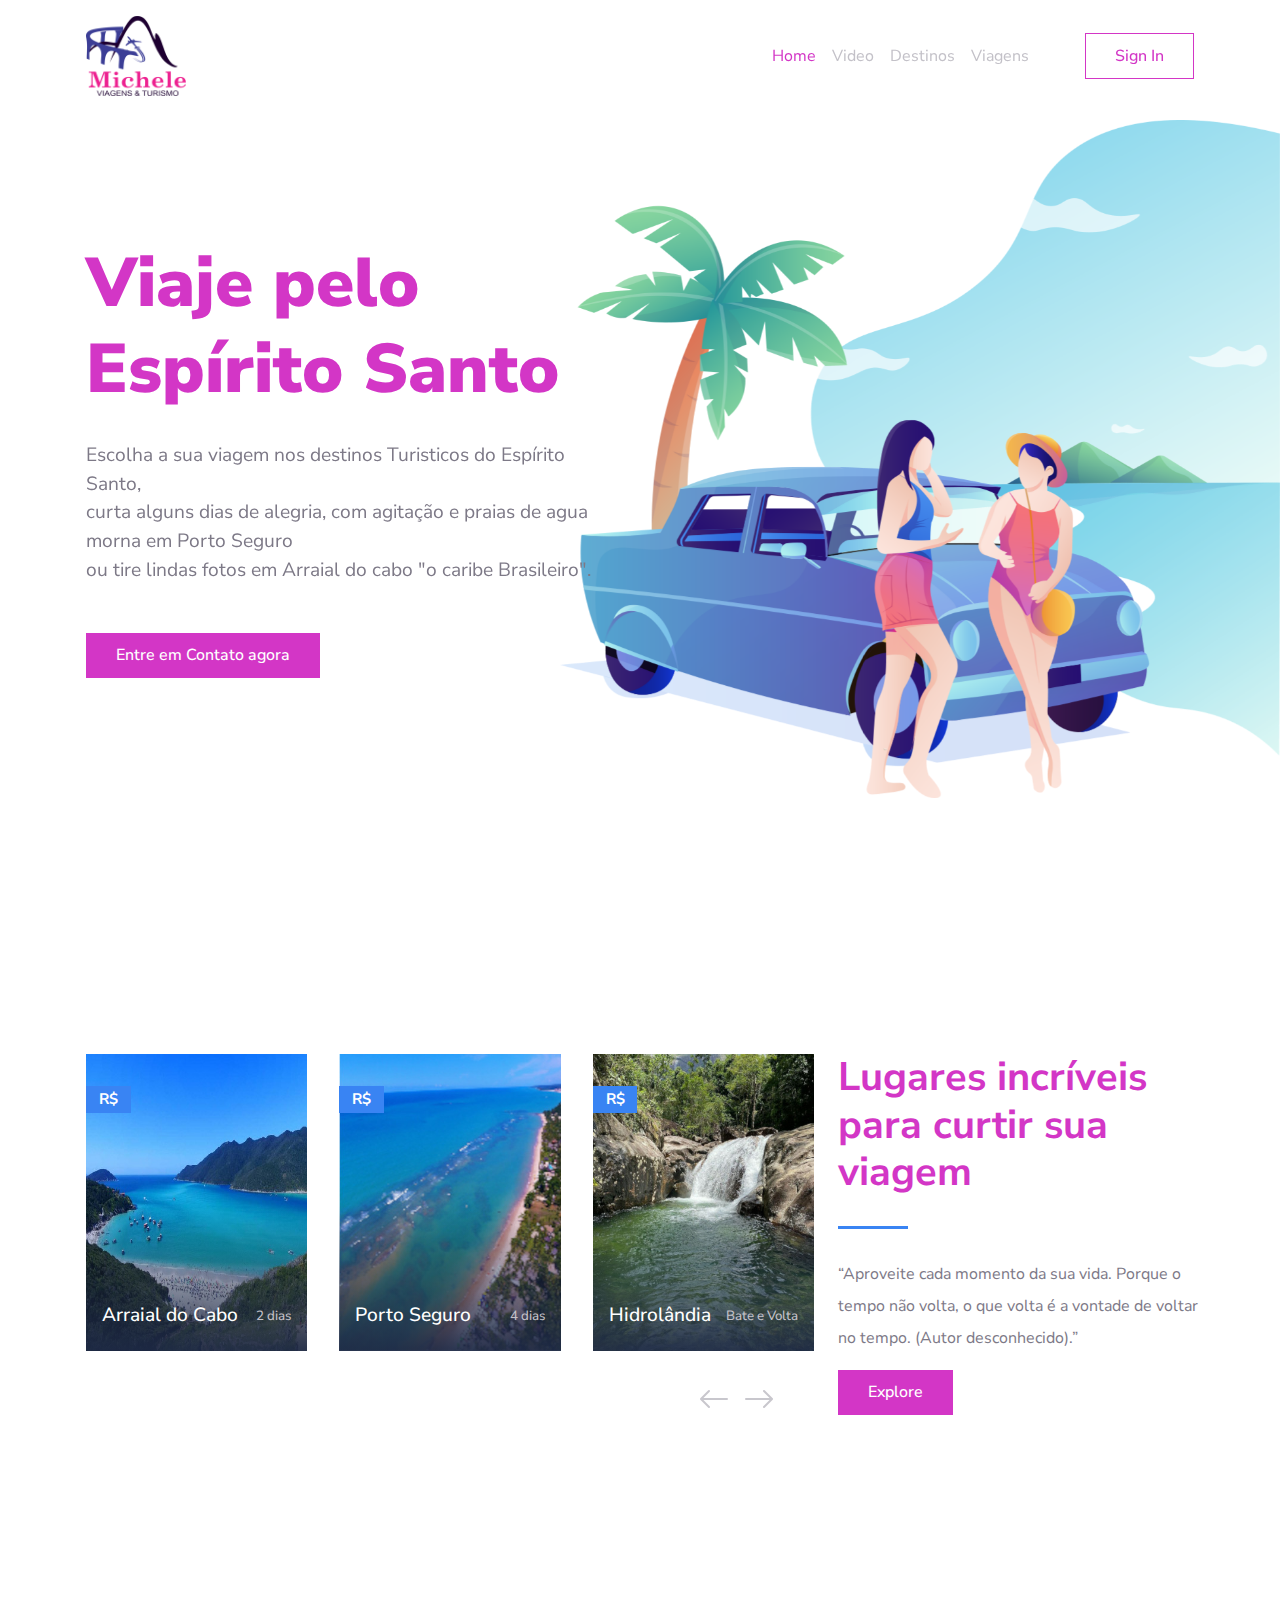
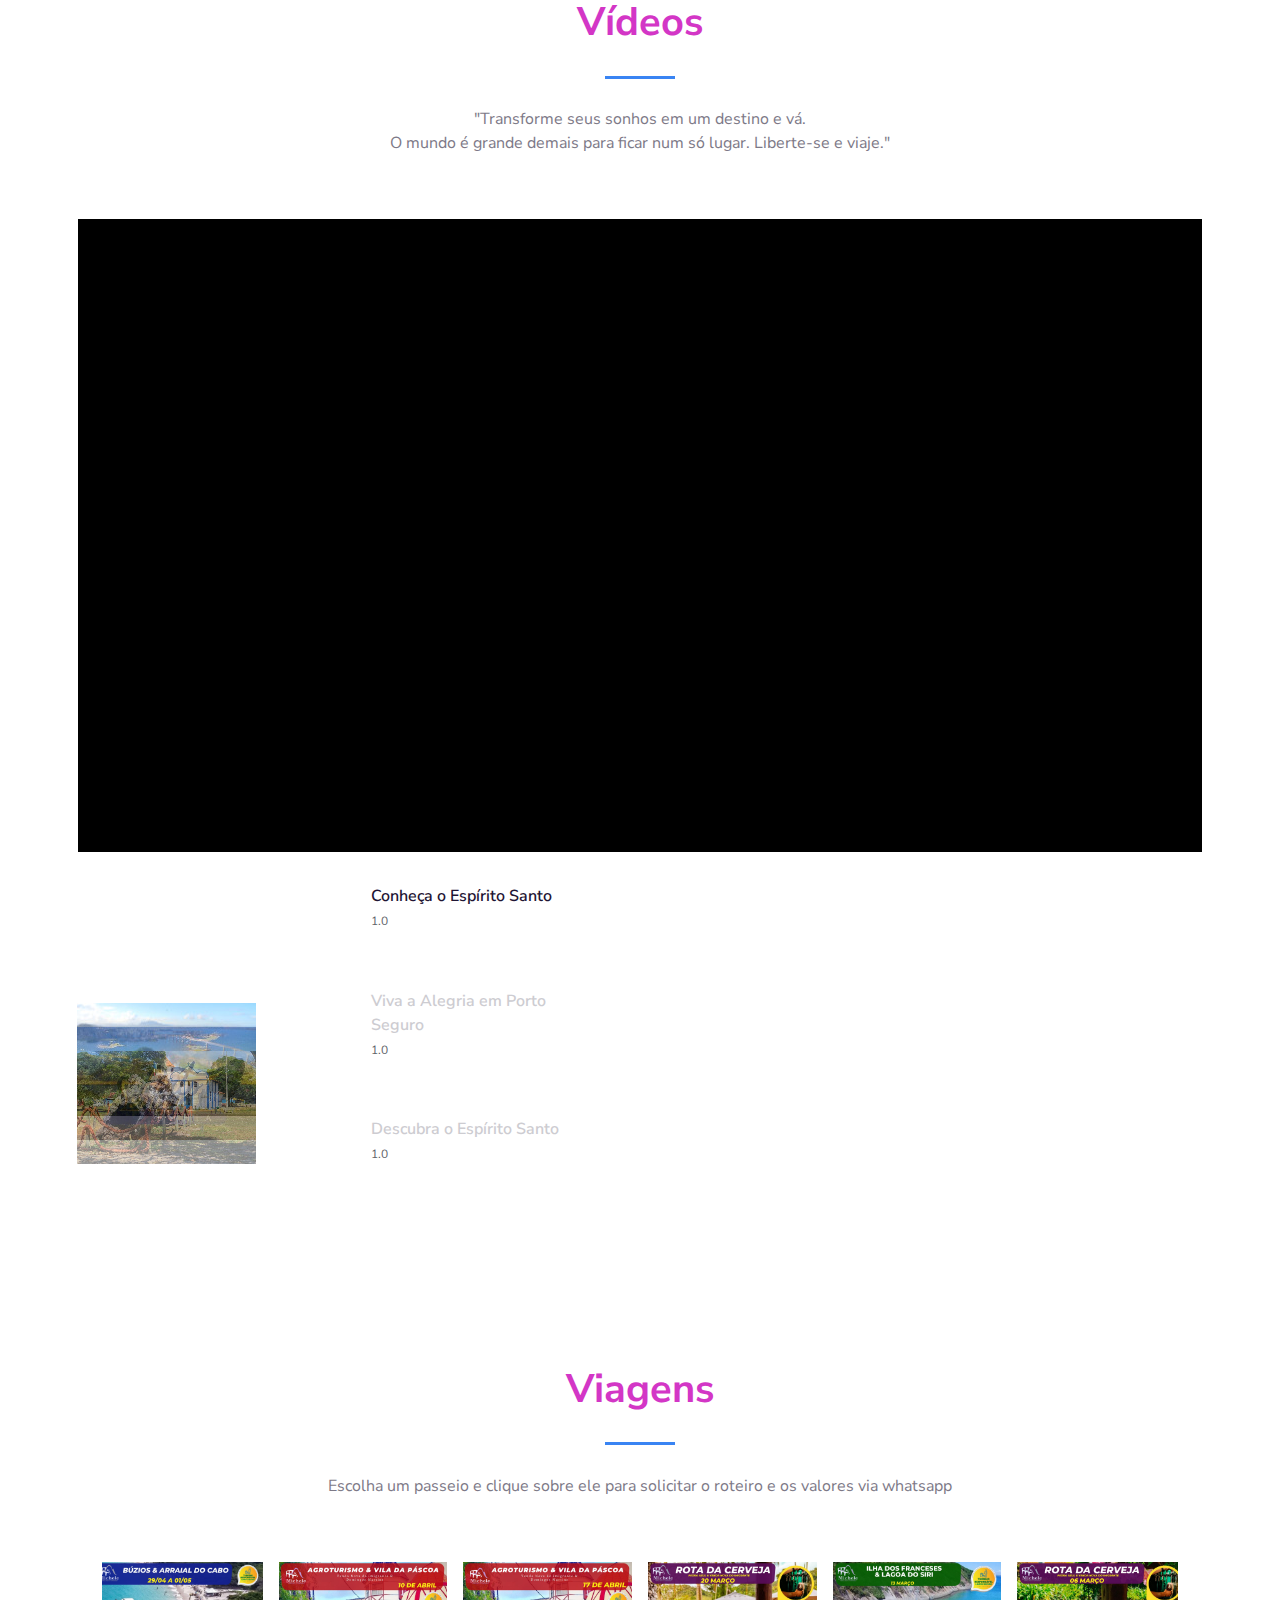
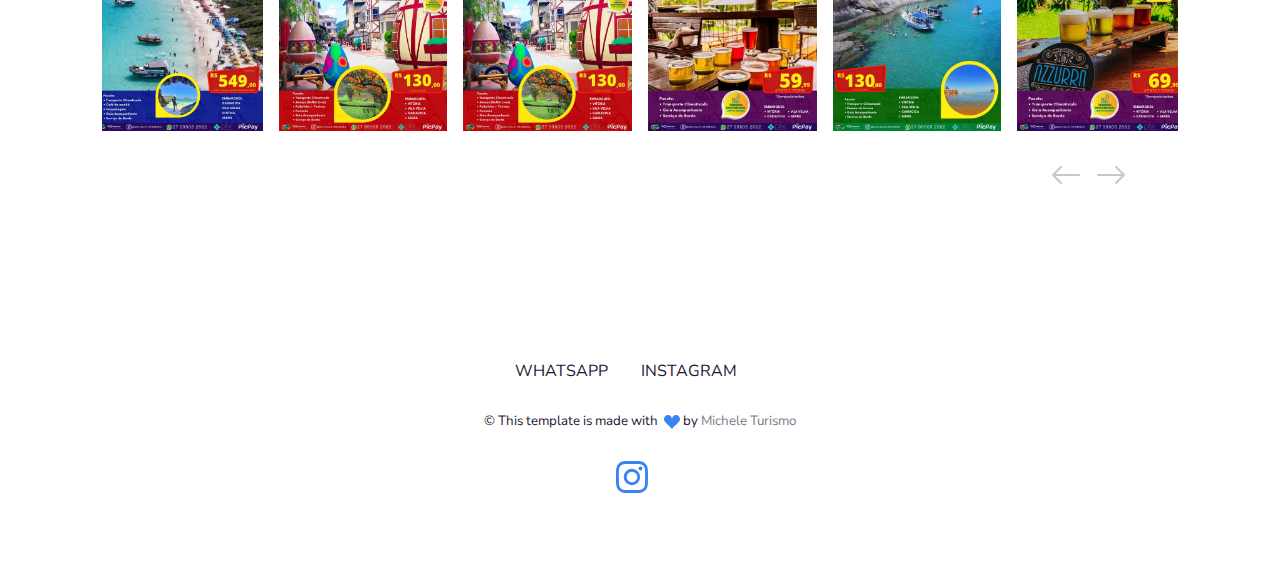
==== commit f1b93bde: "Add Imagens dos passeios" ====
--- a/site/Frontend/public/index.html
+++ b/site/Frontend/public/index.html
@@ -77,10 +77,12 @@
 
         <div class="container">
           <div class="row flex-md-center">
+
+            <!-- =================TEXTO SOBRE LUGARES E CITAÇÃO===========================-->
             <div class="col-md-11 col-lg-4 py-md-3 px-4 px-md-3 px-lg-0 px-xl-2 order-lg-1">
               <h1 class="fw-bold fs-md-3 fs-xl-5">Lugares incríveis para curtir sua viagem</h1>
               <hr class="text-primary my-4 my-lg-3 my-xl-4" style="height:3px; width:70px;" />
-              <p class="lh-lg">"Aproveite cada momento da sua vida. Porque o tempo não volta, o que volta  é a vontade de voltar no tempo." (Autor desconhecido).</p><a class="btn btn-lg btn-primary hover-top" href="https://www.instagram.com/micheleturismoes/" target="_blank" role="button">Explore</a>
+              <p class="lh-lg"><q>Aproveite cada momento da sua vida. Porque o tempo não volta, o que volta  é a vontade de voltar no tempo. (Autor desconhecido).</q></p><a class="btn btn-lg btn-primary hover-top" href="https://www.instagram.com/micheleturismoes/" target="_blank" role="button">Explore</a>
             </div>
             <div class="col-lg-8 order-lg-0 order-1 px-4 px-md-3 py-8 py-md-3">
               <div class="carousel slide" id="carouselExampleControlsNoTouching" data-bs-touch="false" data-bs-interval="false">
@@ -88,20 +90,20 @@
                   <div class="carousel-item active">
                     <div class="row h-100">
                       <div class="col-md-4 mb-3 mb-md-0">
-                        <div class="card h-100 text-white hover-top"><img class="img-fluid h-100" src="assets/img/gallery/maldives.png" alt="" />
-                          <div class="card-img-overlay ps-0 d-flex flex-column justify-content-between bg-dark-gradient">
-                            <div class="pt-3"><span class="badge bg-primary">$860</span></div>
-                            <div class="ps-3 d-flex justify-content-between align-items-center">
-                              <h5 class="text-white">Búzios</h5>
+                        <div class="card h-100 text-white hover-top"><img class="img-fluid h-100" src="assets/img/gallery/Arraial do cabo/pontal-do-atalaia-372x500.jpg" alt="" />
+                          <div class="card-img-overlay ps-0 d-flex flex-column justify-content-between bg-dark-gradient">
+                            <div class="pt-3"><span class="badge bg-primary">R$</span></div>
+                            <div class="ps-3 d-flex justify-content-between align-items-center">
+                              <h5 class="text-white">Arraial do Cabo</h5>
                               <h6 class="text-600">2 dias</h6>
                             </div>
                           </div>
                         </div>
                       </div>
                       <div class="col-md-4 mb-3 mb-md-0">
-                        <div class="card h-100 text-white hover-top"><img class="img-fluid h-100" src="assets/img/gallery/indonesia.png" alt="" />
-                          <div class="card-img-overlay ps-0 d-flex flex-column justify-content-between bg-dark-gradient">
-                            <div class="pt-3"><span class="badge bg-primary">$860</span></div>
+                        <div class="card h-100 text-white hover-top"><img class="img-fluid h-100" src="assets/img/gallery/Porto Seguro/porto_seguro_372x500.jpg" alt="" />
+                          <div class="card-img-overlay ps-0 d-flex flex-column justify-content-between bg-dark-gradient">
+                            <div class="pt-3"><span class="badge bg-primary">R$</span></div>
                             <div class="ps-3 d-flex justify-content-between align-items-center">
                               <h5 class="text-white">Porto Seguro</h5>
                               <h6 class="text-600">4 dias</h6>
@@ -110,12 +112,12 @@
                         </div>
                       </div>
                       <div class="col-md-4 mb-3 mb-md-0">
-                        <div class="card h-100 text-white hover-top"><img class="img-fluid h-100" src="assets/img/gallery/kathmandu.png" alt="" />
-                          <div class="card-img-overlay ps-0 d-flex flex-column justify-content-between bg-dark-gradient">
-                            <div class="pt-3"><span class="badge bg-primary">$340</span></div>
-                            <div class="ps-3 d-flex justify-content-between align-items-center">
-                              <h5 class="text-white">Arraial do Cabo</h5>
-                              <h6 class="text-600">2 dias</h6>
+                        <div class="card h-100 text-white hover-top"><img class="img-fluid h-100" src="assets/img/gallery/Hidrolandia/Hidrolândia_372x500.jpeg" alt="" />
+                          <div class="card-img-overlay ps-0 d-flex flex-column justify-content-between bg-dark-gradient">
+                            <div class="pt-3"><span class="badge bg-primary">R$</span></div>
+                            <div class="ps-3 d-flex justify-content-between align-items-center">
+                              <h5 class="text-white">Hidrolândia</h5>
+                              <h6 class="text-600">Bate e Volta</h6>
                             </div>
                           </div>
                         </div>
@@ -125,77 +127,80 @@
                   <div class="carousel-item">
                     <div class="row h-100">
                       <div class="col-md-4 mb-3 mb-md-0">
-                        <div class="card h-100 text-white hover-top"><img class="img-fluid h-100" src="assets/img/gallery/maldives.png" alt="" />
-                          <div class="card-img-overlay ps-0 d-flex flex-column justify-content-between bg-dark-gradient">
-                            <div class="pt-3"><span class="badge bg-primary">$340</span></div>
-                            <div class="ps-3 d-flex justify-content-between align-items-center">
-                              <h5 class="text-white">Maldives</h5>
-                              <h6 class="text-600">5 days</h6>
-                            </div>
-                          </div>
-                        </div>
-                      </div>
-                      <div class="col-md-4 mb-3 mb-md-0">
-                        <div class="card h-100 text-white hover-top"><img class="img-fluid h-100" src="assets/img/gallery/indonesia.png" alt="" />
-                          <div class="card-img-overlay ps-0 d-flex flex-column justify-content-between bg-dark-gradient">
-                            <div class="pt-3"><span class="badge bg-primary">$540</span></div>
-                            <div class="ps-3 d-flex justify-content-between align-items-center">
-                              <h5 class="text-white">Indonesia</h5>
-                              <h6 class="text-600">5 days</h6>
-                            </div>
-                          </div>
-                        </div>
-                      </div>
-                      <div class="col-md-4 mb-3 mb-md-0">
-                        <div class="card h-100 text-white hover-top"><img class="img-fluid h-100" src="assets/img/gallery/kathmandu.png" alt="" />
-                          <div class="card-img-overlay ps-0 d-flex flex-column justify-content-between bg-dark-gradient">
-                            <div class="pt-3"><span class="badge bg-primary">$640</span></div>
-                            <div class="ps-3 d-flex justify-content-between align-items-center">
-                              <h5 class="text-white">Kathmandu</h5>
-                              <h6 class="text-600">6 days</h6>
-                            </div>
-                          </div>
-                        </div>
-                      </div>
-                    </div>
-                  </div>
+                        <div class="card h-100 text-white hover-top"><img class="img-fluid h-100" src="assets/img/gallery/Buda/Buda_379x500.jpeg" alt="" />
+                          <div class="card-img-overlay ps-0 d-flex flex-column justify-content-between bg-dark-gradient">
+                            <div class="pt-3"><span class="badge bg-primary">R$</span></div>
+                            <div class="ps-3 d-flex justify-content-between align-items-center">
+                              <h5 class="text-white">Ibiraçu </h5>
+                              <h6 class="text-600">Bate e Volta</h6>
+                            </div>
+                          </div>
+                        </div>
+                      </div>
+                      <div class="col-md-4 mb-3 mb-md-0">
+                        <div class="card h-100 text-white hover-top"><img class="img-fluid h-100" src="assets/img/gallery//Ilha_dos_franceses/Ilha_dos_franceses.jpeg" alt="" />
+                          <div class="card-img-overlay ps-0 d-flex flex-column justify-content-between bg-dark-gradient">
+                            <div class="pt-3"><span class="badge bg-primary">R$</span></div>
+                            <div class="ps-3 d-flex justify-content-between align-items-center">
+                              <h5 class="text-white">Ilha dos Franceses</h5>
+                              <h6 class="text-600">Bate e Volta</h6>
+                            </div>
+                          </div>
+                        </div>
+                      </div>
+                      <div class="col-md-4 mb-3 mb-md-0">
+                        <div class="card h-100 text-white hover-top"><img class="img-fluid h-100" src="assets/img/gallery/Matilde/Matilde_379x500.jpeg" alt="" />
+                          <div class="card-img-overlay ps-0 d-flex flex-column justify-content-between bg-dark-gradient">
+                            <div class="pt-3"><span class="badge bg-primary">R$</span></div>
+                            <div class="ps-3 d-flex justify-content-between align-items-center">
+                              <h5 class="text-white">Matilde</h5>
+                              <h6 class="text-600">Bate e Volta</h6>
+                            </div>
+                          </div>
+                        </div>
+                      </div>
+                    </div>
+                  </div>
+
                   <div class="carousel-item">
                     <div class="row h-100">
                       <div class="col-md-4 mb-3 mb-md-0">
-                        <div class="card h-100 text-white hover-top"><img class="img-fluid h-100" src="assets/img/gallery/kathmandu.png" alt="" />
-                          <div class="card-img-overlay ps-0 d-flex flex-column justify-content-between bg-dark-gradient">
-                            <div class="pt-3"><span class="badge bg-primary">$540</span></div>
-                            <div class="ps-3 d-flex justify-content-between align-items-center">
-                              <h5 class="text-white">Kathmandu</h5>
-                              <h6 class="text-600">5 days</h6>
-                            </div>
-                          </div>
-                        </div>
-                      </div>
-                      <div class="col-md-4 mb-3 mb-md-0">
-                        <div class="card h-100 text-white hover-top"><img class="img-fluid h-100" src="assets/img/gallery/maldives.png" alt="" />
-                          <div class="card-img-overlay ps-0 d-flex flex-column justify-content-between bg-dark-gradient">
-                            <div class="pt-3"><span class="badge bg-primary">$860</span></div>
-                            <div class="ps-3 d-flex justify-content-between align-items-center">
-                              <h5 class="text-white">Maldives</h5>
-                              <h6 class="text-600">3 days</h6>
-                            </div>
-                          </div>
-                        </div>
-                      </div>
-                      <div class="col-md-4 mb-3 mb-md-0">
-                        <div class="card h-100 text-white hover-top"><img class="img-fluid h-100" src="assets/img/gallery/indonesia.png" alt="" />
-                          <div class="card-img-overlay ps-0 d-flex flex-column justify-content-between bg-dark-gradient">
-                            <div class="pt-3"><span class="badge bg-primary">$860</span></div>
-                            <div class="ps-3 d-flex justify-content-between align-items-center">
-                              <h5 class="text-white">Indonesia</h5>
-                              <h6 class="text-600">7 days</h6>
-                            </div>
-                          </div>
-                        </div>
-                      </div>
-                    </div>
-                  </div>
+                        <div class="card h-100 text-white hover-top"><img class="img-fluid h-100" src="assets/img/gallery/pedra_azul/pedra_azul_02_379x500.jpeg" alt="" />
+                          <div class="card-img-overlay ps-0 d-flex flex-column justify-content-between bg-dark-gradient">
+                            <div class="pt-3"><span class="badge bg-primary">R$</span></div>
+                            <div class="ps-3 d-flex justify-content-between align-items-center">
+                              <h5 class="text-white">Pedra Azul </h5>
+                              <h6 class="text-600">Bate e Volta</h6>
+                            </div>
+                          </div>
+                        </div>
+                      </div>
+                      <div class="col-md-4 mb-3 mb-md-0">
+                        <div class="card h-100 text-white hover-top"><img class="img-fluid h-100" src="assets/img/gallery//Ilha_dos_franceses/Ilha_dos_franceses.jpeg" alt="" />
+                          <div class="card-img-overlay ps-0 d-flex flex-column justify-content-between bg-dark-gradient">
+                            <div class="pt-3"><span class="badge bg-primary">R$</span></div>
+                            <div class="ps-3 d-flex justify-content-between align-items-center">
+                              <h5 class="text-white">Ilha dos Franceses</h5>
+                              <h6 class="text-600">Bate e Volta</h6>
+                            </div>
+                          </div>
+                        </div>
+                      </div>
+                      <div class="col-md-4 mb-3 mb-md-0">
+                        <div class="card h-100 text-white hover-top"><img class="img-fluid h-100" src="assets/img/gallery/Matilde/Matilde_379x500.jpeg" alt="" />
+                          <div class="card-img-overlay ps-0 d-flex flex-column justify-content-between bg-dark-gradient">
+                            <div class="pt-3"><span class="badge bg-primary">R$</span></div>
+                            <div class="ps-3 d-flex justify-content-between align-items-center">
+                              <h5 class="text-white">Matilde</h5>
+                              <h6 class="text-600">Bate e Volta</h6>
+                            </div>
+                          </div>
+                        </div>
+                      </div>
+                    </div>
+                  </div>
+
+                  
                 </div>
                 <div class="position-relative mt-5"><a class="carousel-control-prev carousel-icon z-index-2" href="#carouselExampleControlsNoTouching" role="button" data-bs-slide="prev"><span class="carousel-control-prev-icon" aria-hidden="true"></span><span class="visually-hidden">Previous</span></a><a class="carousel-control-next carousel-icon z-index-2" href="#carouselExampleControlsNoTouching" role="button" data-bs-slide="next"><span class="carousel-control-next-icon" aria-hidden="true"></span><span class="visually-hidden">Next</span></a></div>
               </div>
@@ -252,13 +257,13 @@
                     <div class="carousel-indicators">
                       <div class="row h-100 w-100">
                         <div class="col-12 px-1">
-                          <button class="active" type="button" data-bs-target="#carouselExampleIndicators" data-bs-slide-to="0" aria-current="true" aria-label="Slide 1"><img class="d-block" src="assets/img/gallery/maldives-v.png" alt="..." /></button>
+                          <button class="active" type="button" data-bs-target="#carouselExampleIndicators" data-bs-slide-to="0" aria-current="true" aria-label="Slide 1"><img class="d-block" src="assets/img/gallery/turismo/convento_179x113.jpg" alt="..." /></button>
                         </div>
                         <div class="col-12 px-1">
-                          <button type="button" data-bs-target="#carouselExampleIndicators" data-bs-slide-to="1" aria-label="Slide 2"><img class="d-block" src="assets/img/gallery/tanzania.png" alt="..." /></button>
+                          <button type="button" data-bs-target="#carouselExampleIndicators" data-bs-slide-to="1" aria-label="Slide 2"><img class="d-block" src="assets/img/gallery/Porto Seguro/linda-porto-seguro_179x113.jpg" alt="..." /></button>
                         </div>
                         <div class="col-12 px-1">
-                          <button type="button" data-bs-target="#carouselExampleIndicators" data-bs-slide-to="2" aria-label="Slide 3"><img class="d-block" src="assets/img/gallery/kathmandu-v.png" alt="..." /></button>
+                          <button type="button" data-bs-target="#carouselExampleIndicators" data-bs-slide-to="2" aria-label="Slide 3"><img class="d-block" src="assets/img/gallery/turismo/itaunas179x113.jpg" alt="..." /></button>
                         </div>              
                       </div>
                     </div>
@@ -312,9 +317,9 @@
         <div class="container">
           <div class="row flex-center mb-5">
             <div class="col-lg-8 text-center">
-              <h1 class="fw-bold fs-md-3 fs-lg-4 fs-xl-5">Categorias de viagens</h1>
+              <h1 class="fw-bold fs-md-3 fs-lg-4 fs-xl-5">Viagens</h1>
               <hr class="mx-auto text-primary my-4" style="height:3px; width:70px;" />
-              <p class="mx-auto">Maecenas et eros non quam ultricies interdum. Proin ac dolor vel neque ullamcorper blandit vitae et felis. Morbi ante urna, imperdiet vel neque vitae, porta ullamcorper metus. Quisque bibendum venenatis eros sed commodo. Nullam ultrices tortor non diam ullamcorper auctor. In urna tellus, auctor sit amet est ut, scelerisque volutpat diam.</p>
+              <p class="mx-auto">Escolha um passeio e clique sobre ele para solicitar o roteiro e os valores via whatsapp</p>
             </div>
           </div>
           <div class="row h-100 flex-center">
@@ -325,45 +330,30 @@
                     <div class="carousel-item active" data-bs-interval="10000">
                       <div class="row h-100">
                         <div class="col-6 col-sm-4 col-xl-2 mb-3 hover-top px-2">
-                          <div class="card h-100 w-100 text-white"><a class="stretched-link" href="!#"><img class="img-fluid" src="assets/img/gallery/food.png" alt="" /></a>
-                            <div class="card-img-overlay d-flex align-items-end bg-dark-gradient">
-                              <h5 class="text-white fs--1">Food</h5>
-                            </div>
-                          </div>
-                        </div>
-                        <div class="col-6 col-sm-4 col-xl-2 mb-3 hover-top px-2">
-                          <div class="card h-100 w-100 text-white"><a class="stretched-link" href="!#"><img class="img-fluid" src="assets/img/gallery/backpacking.png" alt="" /></a>
-                            <div class="card-img-overlay d-flex align-items-end bg-dark-gradient">
-                              <h5 class="text-white fs--1">Backpacking</h5>
-                            </div>
-                          </div>
-                        </div>
-                        <div class="col-6 col-sm-4 col-xl-2 mb-3 hover-top px-2">
-                          <div class="card h-100 w-100 text-white"><a class="stretched-link" href="!#"><img class="img-fluid" src="assets/img/gallery/beaches.png" alt="" /></a>
-                            <div class="card-img-overlay d-flex align-items-end bg-dark-gradient">
-                              <h5 class="text-white fs--1">Beaches,coast and island</h5>
-                            </div>
-                          </div>
-                        </div>
-                        <div class="col-6 col-sm-4 col-xl-2 mb-3 hover-top px-2">
-                          <div class="card h-100 w-100 text-white"><a class="stretched-link" href="!#"><img class="img-fluid" src="assets/img/gallery/art-culture.png" alt="" /></a>
-                            <div class="card-img-overlay d-flex align-items-end bg-dark-gradient">
-                              <h5 class="text-white fs--1">Art and culture</h5>
-                            </div>
-                          </div>
-                        </div>
-                        <div class="col-6 col-sm-4 col-xl-2 mb-3 hover-top px-2">
-                          <div class="card h-100 w-100 text-white"><a class="stretched-link" href="!#"><img class="img-fluid" src="assets/img/gallery/wild.png" alt="" /></a>
-                            <div class="card-img-overlay d-flex align-items-end bg-dark-gradient">
-                              <h5 class="text-white fs--1">Wildlife and nature</h5>
-                            </div>
-                          </div>
-                        </div>
-                        <div class="col-6 col-sm-4 col-xl-2 mb-3 hover-top px-2">
-                          <div class="card h-100 w-100 text-white"><a class="stretched-link" href="!#"><img class="img-fluid" src="assets/img/gallery/hill.jpg" alt="" /></a>
-                            <div class="card-img-overlay d-flex align-items-end bg-dark-gradient">
-                              <h5 class="text-white fs--1">Hill and nature</h5>
-                            </div>
+                          <div class="card h-100 w-100 text-white"><a class="stretched-link" href="https://api.whatsapp.com/message/RMCZZAJIJ2AFC1?autoload=1&app_absent=0"><img class="img-fluid" src="assets/img/gallery/Passeios/buzios_29abril.jpeg" alt="" /></a>
+                          </div>
+                        </div>
+                        <div class="col-6 col-sm-4 col-xl-2 mb-3 hover-top px-2">
+                          <div class="card h-100 w-100 text-white"><a class="stretched-link" href="https://api.whatsapp.com/message/RMCZZAJIJ2AFC1?autoload=1&app_absent=0"><img class="img-fluid" src="assets/img/gallery/Passeios/pascoa_10abril.jpeg" alt="" /></a>
+                           
+                          </div>
+                        </div>
+                        <div class="col-6 col-sm-4 col-xl-2 mb-3 hover-top px-2">
+                          <div class="card h-100 w-100 text-white"><a class="stretched-link" href="https://api.whatsapp.com/message/RMCZZAJIJ2AFC1?autoload=1&app_absent=0"><img class="img-fluid" src="assets/img/gallery/Passeios/pascoa_17abril.jpeg" alt="" /></a>
+                            
+                          </div>
+                        </div>
+                        <div class="col-6 col-sm-4 col-xl-2 mb-3 hover-top px-2">
+                          <div class="card h-100 w-100 text-white"><a class="stretched-link" href="https://api.whatsapp.com/message/RMCZZAJIJ2AFC1?autoload=1&app_absent=0"><img class="img-fluid" src="assets/img/gallery/Passeios/cerveja_20marco.jpeg" alt="" /></a>
+                            
+                          </div>
+                        </div>
+                        <div class="col-6 col-sm-4 col-xl-2 mb-3 hover-top px-2">
+                          <div class="card h-100 w-100 text-white"><a class="stretched-link" href="https://api.whatsapp.com/message/RMCZZAJIJ2AFC1?autoload=1&app_absent=0"><img class="img-fluid" src="assets/img/gallery/Passeios/ilha_franceses_13marco.jpeg" alt="" /></a>
+                          </div>
+                        </div>
+                        <div class="col-6 col-sm-4 col-xl-2 mb-3 hover-top px-2">
+                          <div class="card h-100 w-100 text-white"><a class="stretched-link" href="https://api.whatsapp.com/message/RMCZZAJIJ2AFC1?autoload=1&app_absent=0"><img class="img-fluid" src="assets/img/gallery/Passeios/cerveja_06marco.jpeg" alt="" /></a>
                           </div>
                         </div>
                       </div>
@@ -371,47 +361,21 @@
                     <div class="carousel-item" data-bs-interval="2000">
                       <div class="row h-100">
                         <div class="col-6 col-sm-4 col-xl-2 mb-3 hover-top px-2">
-                          <div class="card h-100 w-100 text-white"><a class="stretched-link" href="!#"><img class="img-fluid" src="assets/img/gallery/food.png" alt="" /></a>
-                            <div class="card-img-overlay d-flex align-items-end bg-dark-gradient">
-                              <h5 class="text-white fs--1">Food</h5>
-                            </div>
-                          </div>
-                        </div>
-                        <div class="col-6 col-sm-4 col-xl-2 mb-3 hover-top px-2">
-                          <div class="card h-100 w-100 text-white"><a class="stretched-link" href="!#"><img class="img-fluid" src="assets/img/gallery/backpacking.png" alt="" /></a>
-                            <div class="card-img-overlay d-flex align-items-end bg-dark-gradient">
-                              <h5 class="text-white fs--1">Backpacking</h5>
-                            </div>
-                          </div>
-                        </div>
-                        <div class="col-6 col-sm-4 col-xl-2 mb-3 hover-top px-2">
-                          <div class="card h-100 w-100 text-white"><a class="stretched-link" href="!#"><img class="img-fluid" src="assets/img/gallery/beaches.png" alt="" /></a>
-                            <div class="card-img-overlay d-flex align-items-end bg-dark-gradient">
-                              <h5 class="text-white fs--1">Beaches,coast and island</h5>
-                            </div>
-                          </div>
-                        </div>
-                        <div class="col-6 col-sm-4 col-xl-2 mb-3 hover-top px-2">
-                          <div class="card h-100 w-100 text-white"><a class="stretched-link" href="!#"><img class="img-fluid" src="assets/img/gallery/art-culture.png" alt="" /></a>
-                            <div class="card-img-overlay d-flex align-items-end bg-dark-gradient">
-                              <h5 class="text-white fs--1">Art and culture</h5>
-                            </div>
-                          </div>
-                        </div>
-                        <div class="col-6 col-sm-4 col-xl-2 mb-3 hover-top px-2">
-                          <div class="card h-100 w-100 text-white"><a class="stretched-link" href="!#"><img class="img-fluid" src="assets/img/gallery/wild.png" alt="" /></a>
-                            <div class="card-img-overlay d-flex align-items-end bg-dark-gradient">
-                              <h5 class="text-white fs--1">Wildlife and nature</h5>
-                            </div>
-                          </div>
-                        </div>
-                        <div class="col-6 col-sm-4 col-xl-2 mb-3 hover-top px-2">
-                          <div class="card h-100 w-100 text-white"><a class="stretched-link" href="!#"><img class="img-fluid" src="assets/img/gallery/hill.jpg" alt="" /></a>
-                            <div class="card-img-overlay d-flex align-items-end bg-dark-gradient">
-                              <h5 class="text-white fs--1">Hill and nature</h5>
-                            </div>
-                          </div>
-                        </div>
+                          <div class="card h-100 w-100 text-white"><a class="stretched-link" href="!#"><img class="img-fluid" src="" alt="" /></a>
+                          </div>
+                        </div>
+
+                        <div class="col-6 col-sm-4 col-xl-2 mb-3 hover-top px-2">
+                          <div class="card h-100 w-100 text-white"><a class="stretched-link" href="https://api.whatsapp.com/message/RMCZZAJIJ2AFC1?autoload=1&app_absent=0"><img class="img-fluid" src="assets/img/gallery/Passeios/pascoa_10abril.jpeg" alt="" /></a>
+                          </div>
+                        </div>
+
+                        
+                        <div class="col-6 col-sm-4 col-xl-2 mb-3 hover-top px-2">
+                          <div class="card h-100 w-100 text-white"><a class="stretched-link" href="https://api.whatsapp.com/message/RMCZZAJIJ2AFC1?autoload=1&app_absent=0"><img class="img-fluid" src="assets/img/gallery/Passeios/buzios_29abril.jpeg" alt="" /></a>
+                          </div>
+                        </div>
+
                       </div>
                     </div>
                     <div class="carousel-item">
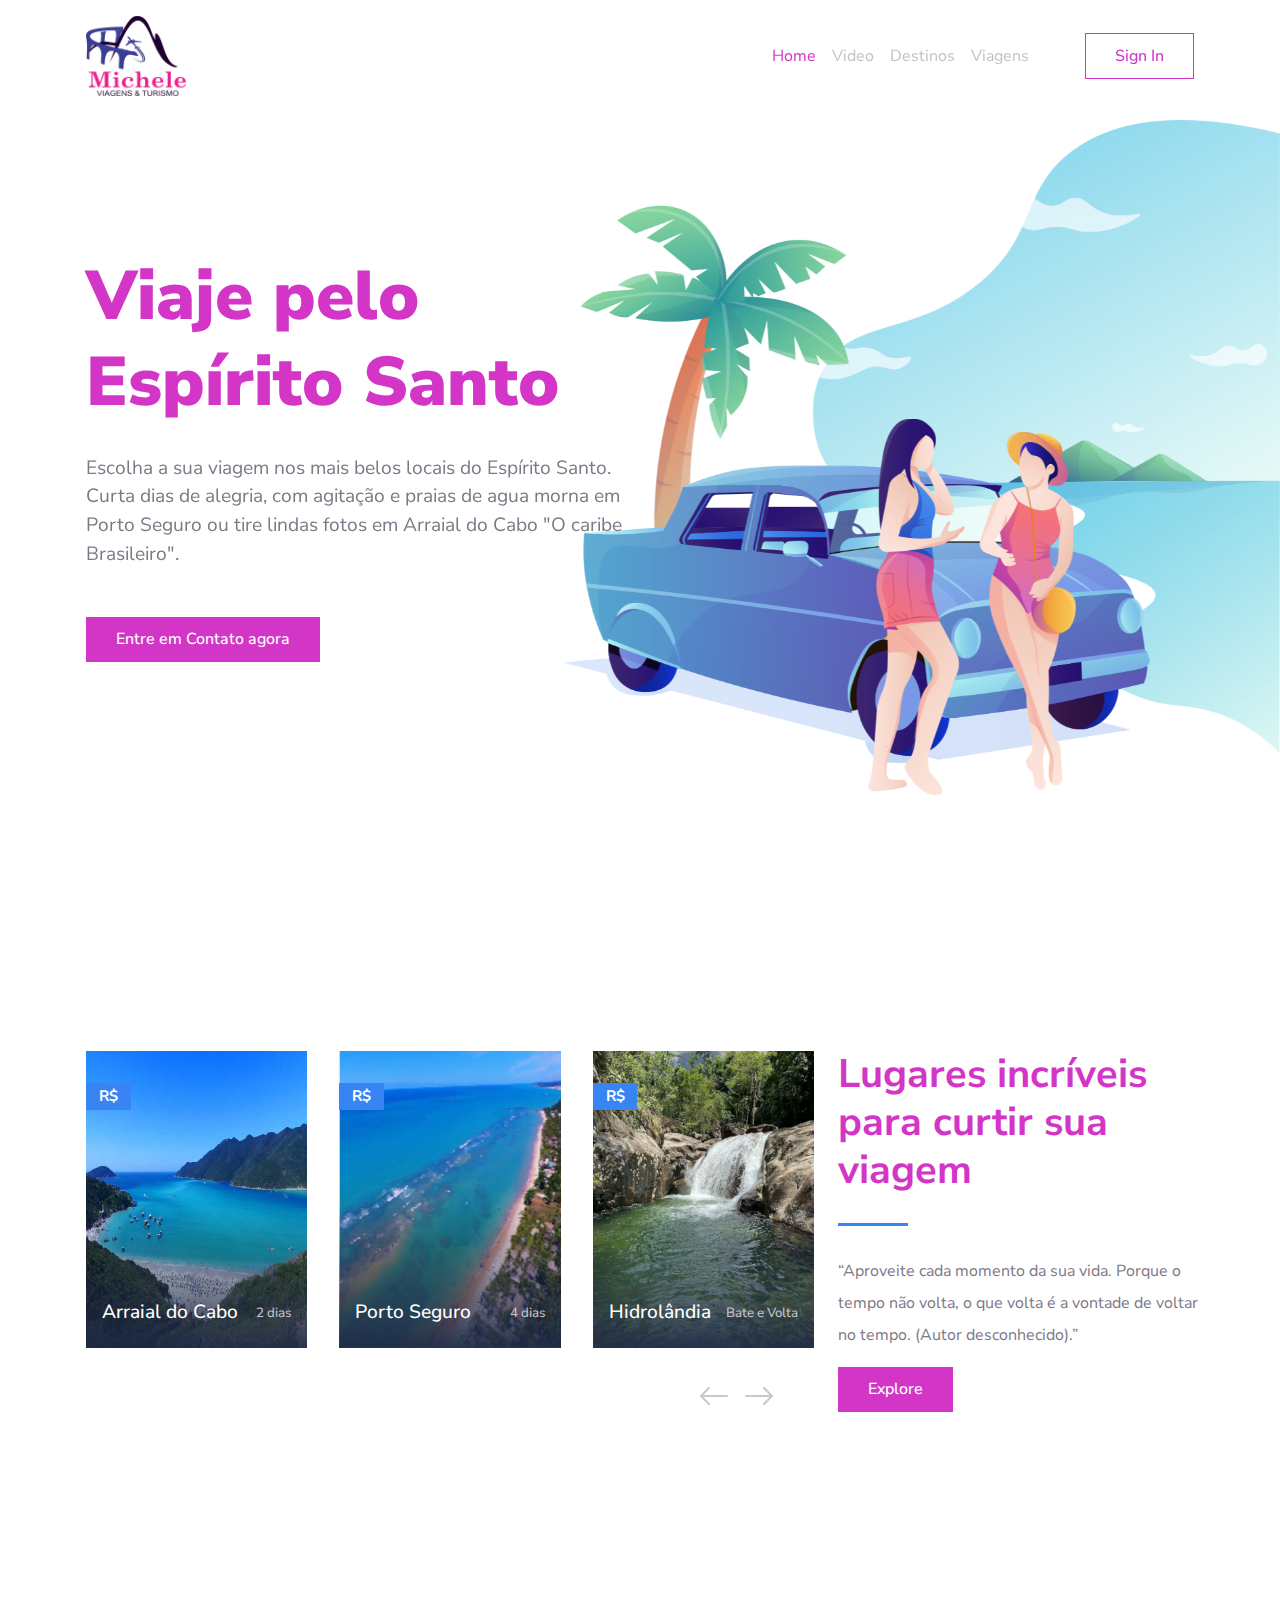
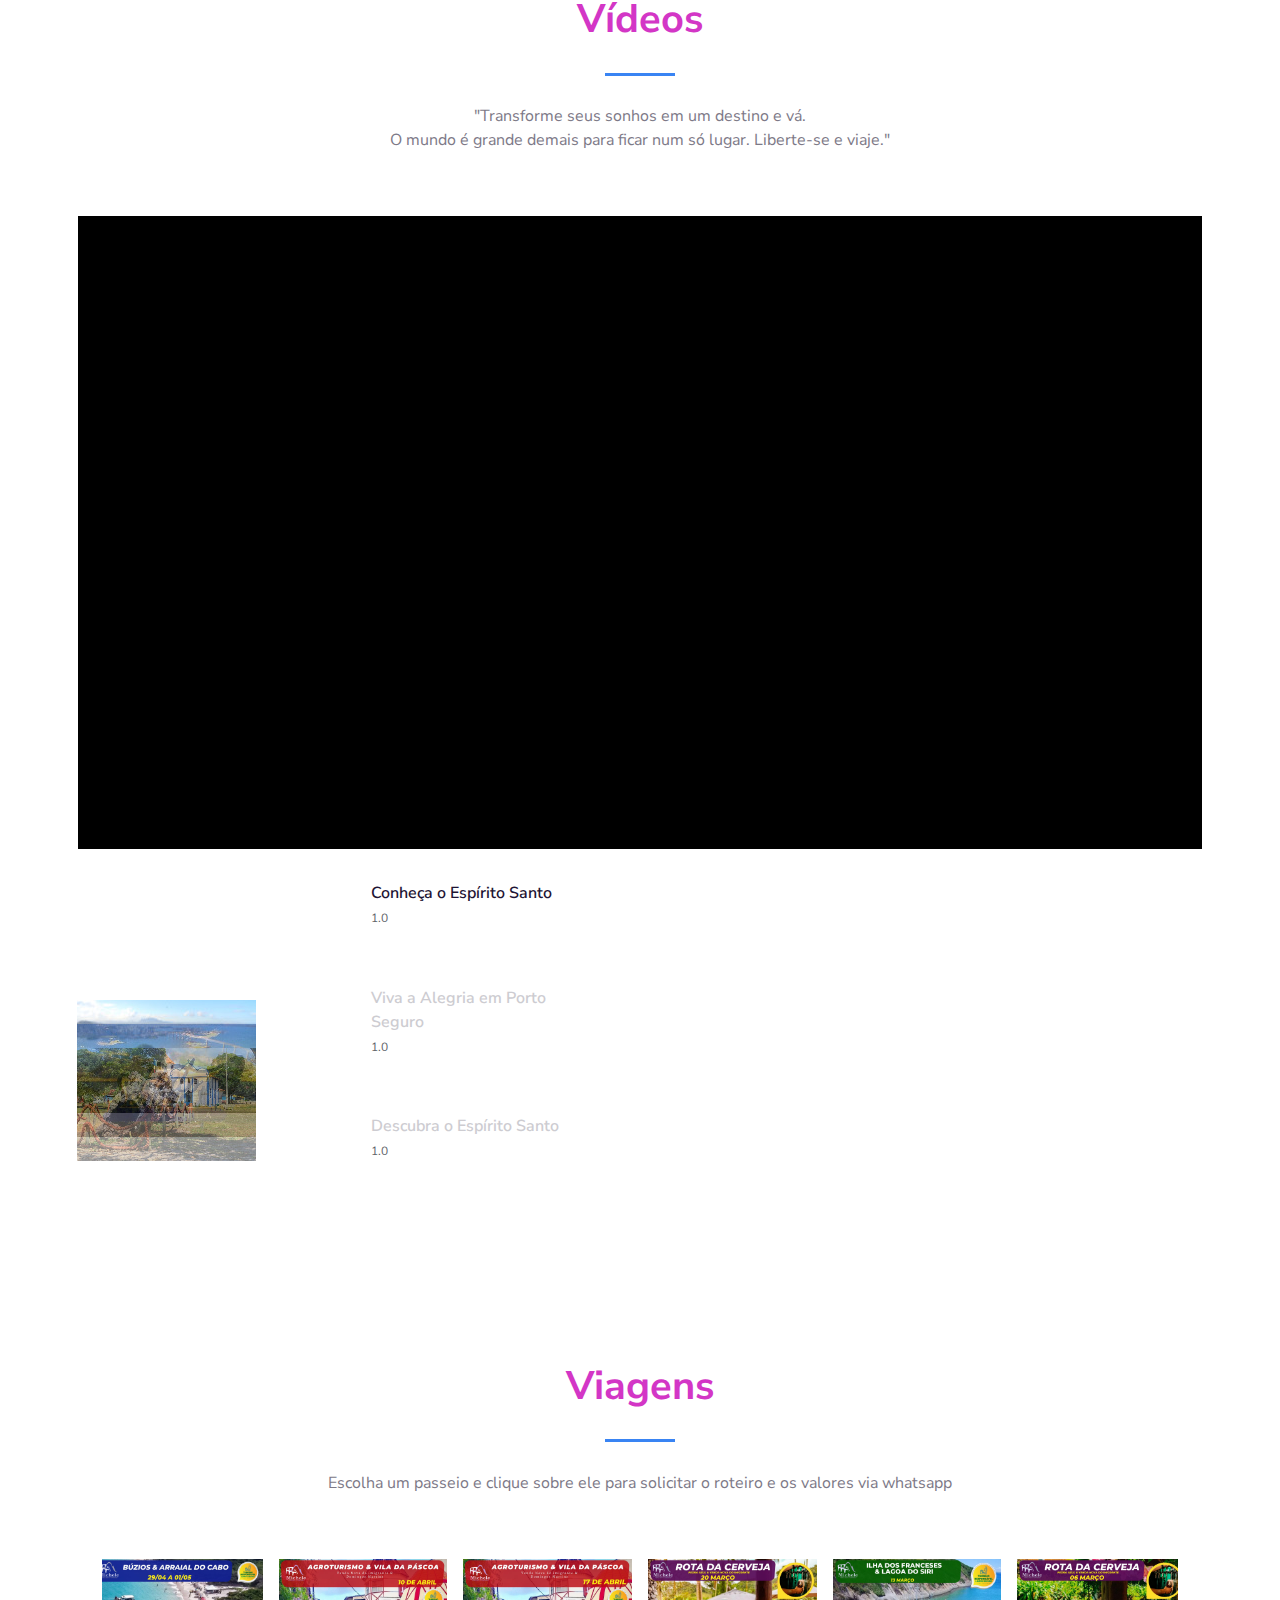
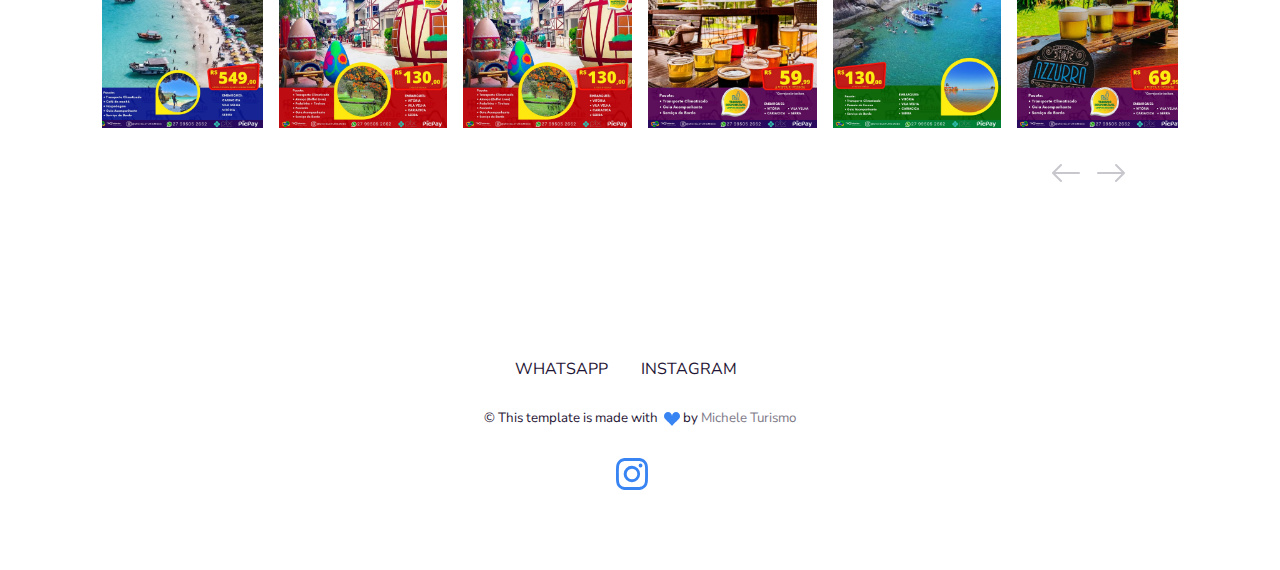
==== commit c42691b9: "up" ====
--- a/site/Frontend/public/index.html
+++ b/site/Frontend/public/index.html
@@ -63,8 +63,7 @@
           <div class="row align-items-center min-vh-75 my-lg-8">
             <div class="col-md-7 col-lg-6 text-center text-md-start py-8">
               <h1 class="mb-4 display-1 lh-sm">Viaje pelo<br class="d-block d-lg-none d-xl-block" />Espírito Santo</h1>
-              <p class="mt-4 mb-5 fs-1 lh-base">Escolha a sua viagem nos destinos Turisticos do Espírito Santo, <br class="d-none d-lg-block" />curta alguns dias de alegria, com agitação e praias de agua morna em Porto Seguro <br class="d-none d-lg-block" />ou
-                tire lindas fotos em Arraial do cabo "o caribe Brasileiro".</p><a class="btn btn-lg btn-primary hover-top" target="_blank" href="https://api.whatsapp.com/message/RMCZZAJIJ2AFC1?autoload=1&app_absent=0" role="button">Entre em Contato agora</a>
+              <p class="mt-4 mb-5 fs-1 lh-base">Escolha a sua viagem nos mais belos locais do Espírito Santo. <br class="d-none d-lg-block" />Curta dias de alegria, com agitação e praias de agua morna em Porto Seguro ou tire lindas fotos em Arraial do Cabo "O caribe Brasileiro".</p><a class="btn btn-lg btn-primary hover-top" target="_blank" href="https://api.whatsapp.com/message/RMCZZAJIJ2AFC1?autoload=1&app_absent=0" role="button">Entre em Contato agora</a>
             </div>
           </div>
         </div>
